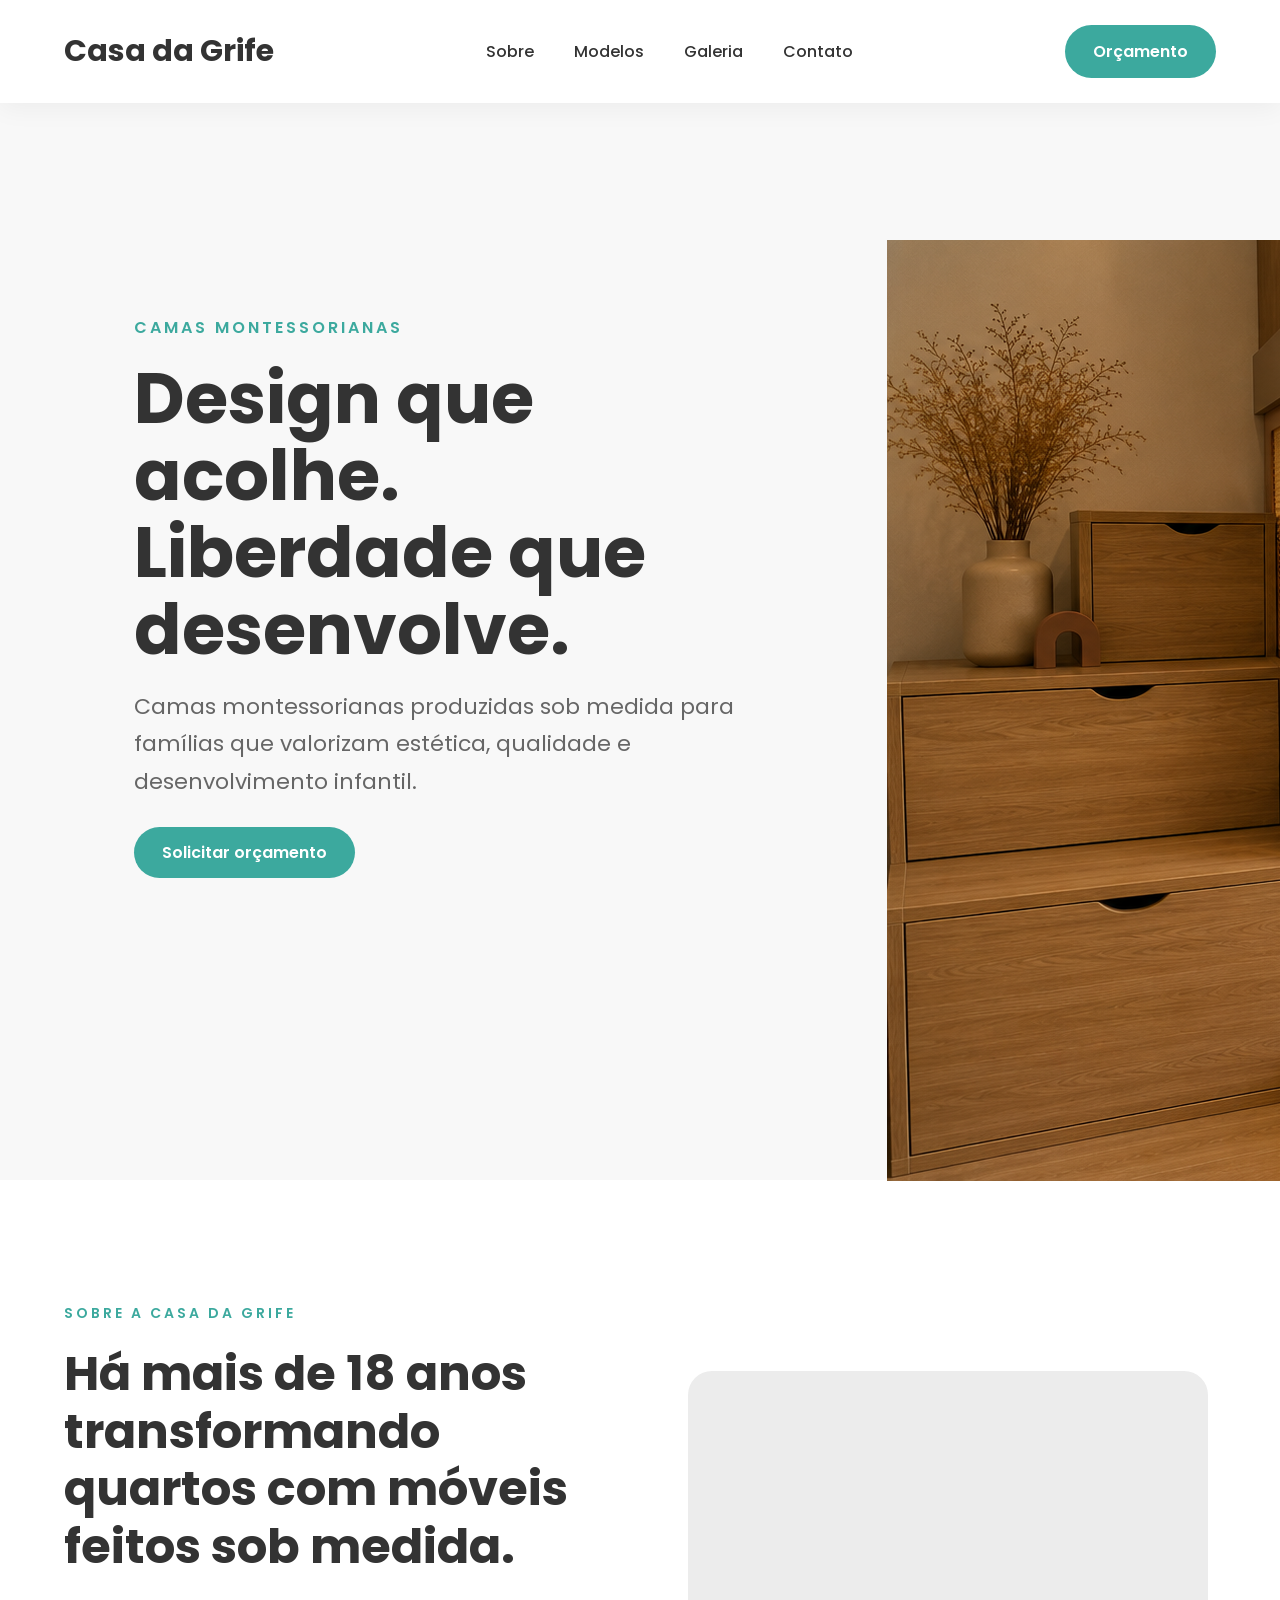
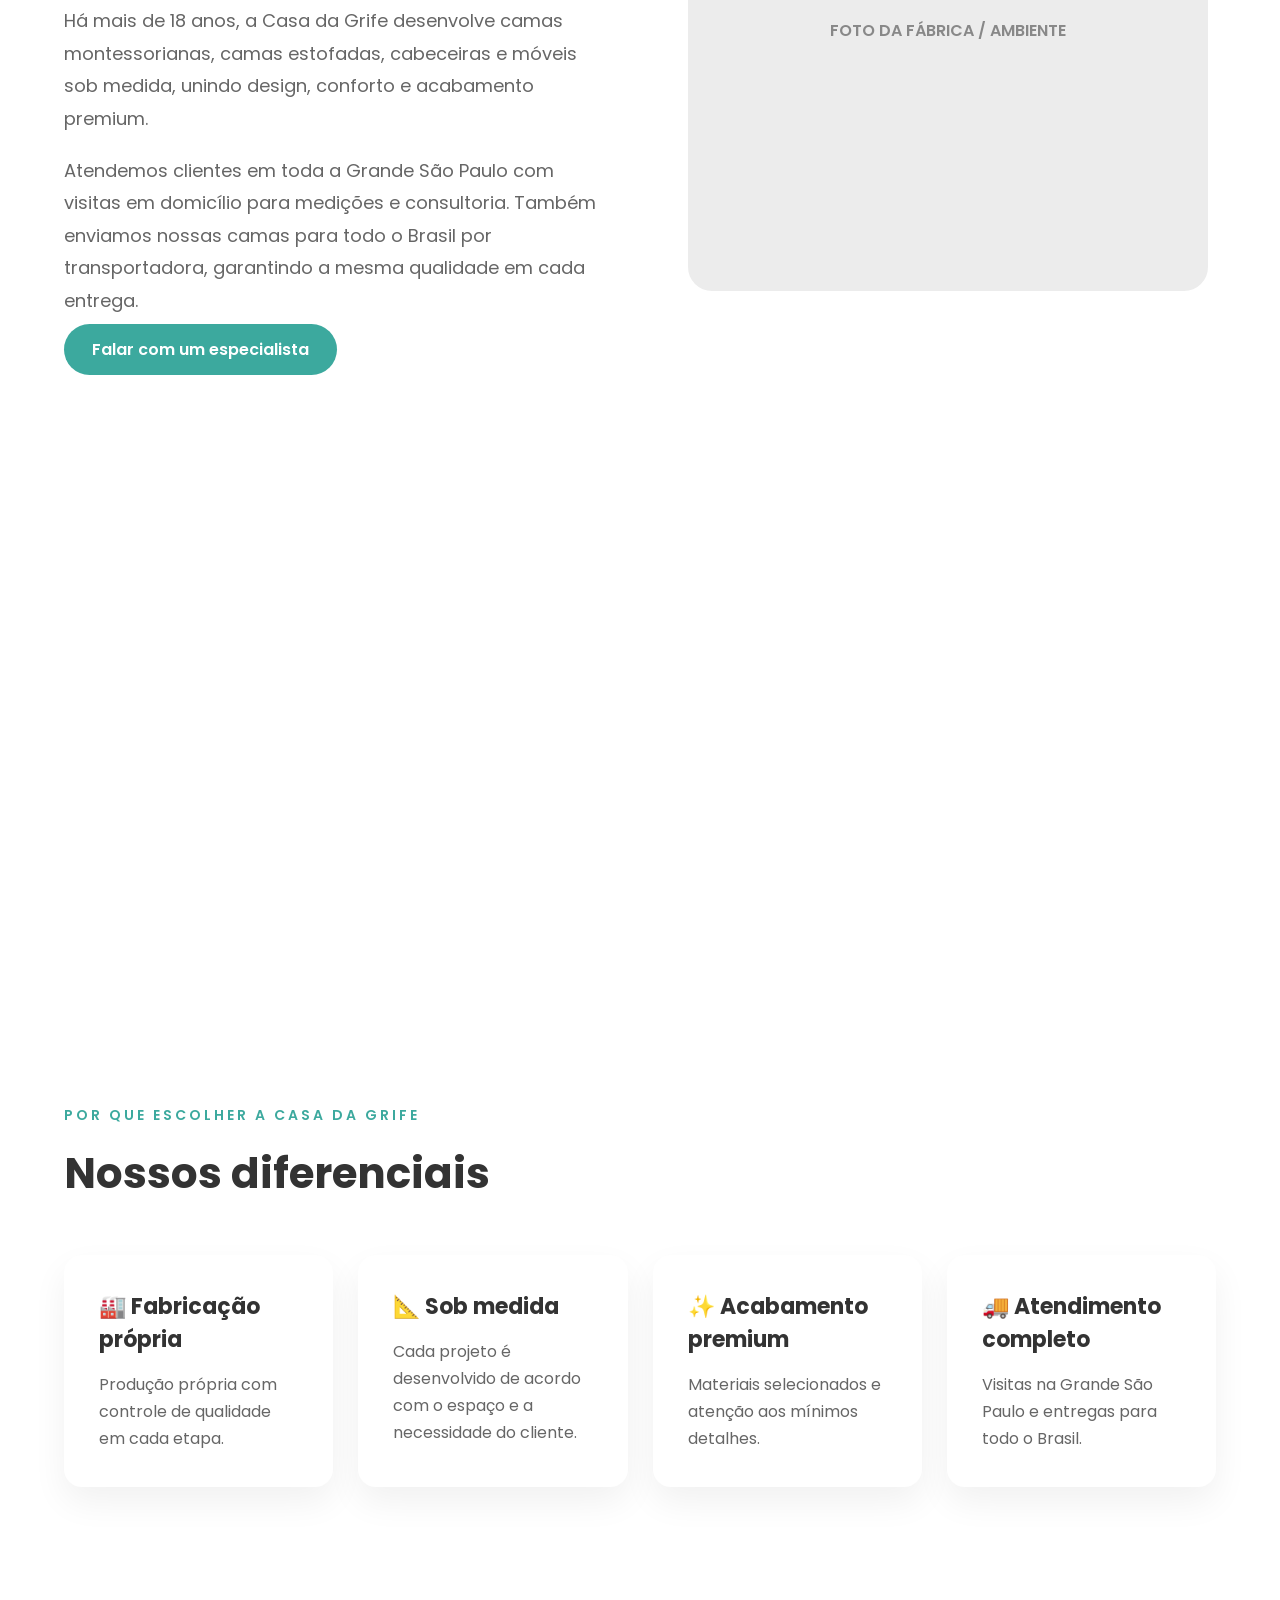
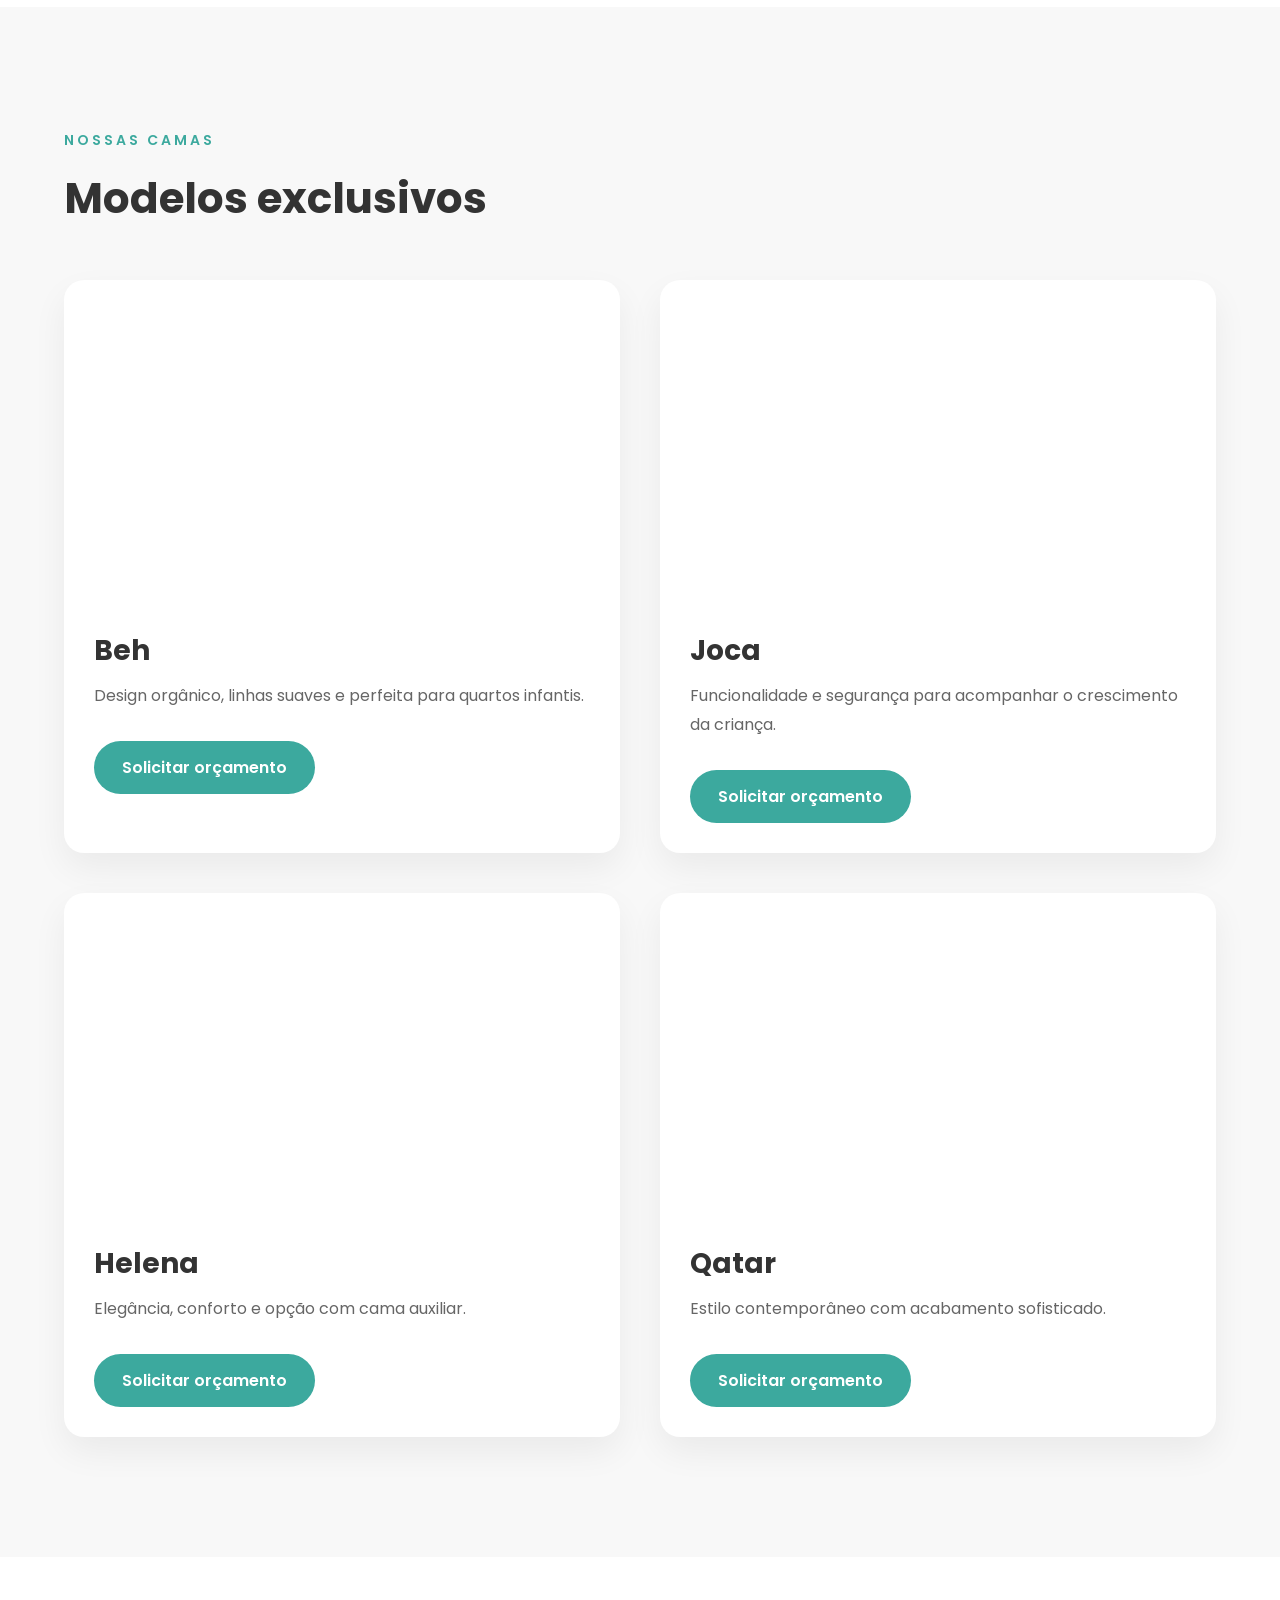
==== index.html @ 7cab21d8 "Add hero image to the hero section" ====
<!DOCTYPE html>
<html lang="pt-BR">

<head>
    <meta charset="UTF-8">
    <meta name="viewport" content="width=device-width, initial-scale=1.0">
    <title>Casa da Grife | Camas Sob Medida</title>

    <link rel="preconnect" href="https://fonts.googleapis.com">
    <link rel="preconnect" href="https://fonts.gstatic.com" crossorigin>

    <link href="https://fonts.googleapis.com/css2?family=Poppins:wght@300;400;500;600;700&display=swap" rel="stylesheet">

    <link rel="stylesheet" href="style.css">
</head>

<body>

<header>
    <div class="container">
        <div class="logo">Casa da Grife</div>

        <nav>
            <a href="#sobre">Sobre</a>
            <a href="#modelos">Modelos</a>
            <a href="#galeria">Galeria</a>
            <a href="#contato">Contato</a>
        </nav>

        <a href="https://wa.me/5511966464826" class="btn">Orçamento</a>
    </div>
</header>

<section class="hero">

    <div class="container hero">

        <div class="hero-content">

            <span>CAMAS MONTESSORIANAS</span>

            <h1>Design que acolhe.<br>Liberdade que desenvolve.</h1>

            <p>
                Camas montessorianas produzidas sob medida para famílias que valorizam estética, qualidade e desenvolvimento infantil.
            </p>

            <a href="https://wa.me/5511966464826" class="btn">
                Solicitar orçamento
            </a>

        </div>

        <div class="hero-image">
    <img src="img/hero/hero.jpg" alt="Cama Montessori Casa da Grife">
</div>

    </div>

</section>

<section id="sobre" class="sobre">

    <div class="container sobre-grid">

        <div class="sobre-texto">

            <span class="subtitulo">SOBRE A CASA DA GRIFE</span>

<h2>Há mais de 18 anos transformando quartos com móveis feitos sob medida.</h2>

<p>
    Há mais de 18 anos, a Casa da Grife desenvolve camas montessorianas, camas estofadas, cabeceiras e móveis sob medida, unindo design, conforto e acabamento premium.
</p>

<p>
    Atendemos clientes em toda a Grande São Paulo com visitas em domicílio para medições e consultoria. Também enviamos nossas camas para todo o Brasil por transportadora, garantindo a mesma qualidade em cada entrega.
</p>

            <a href="https://wa.me/5511966464826" class="btn">
                Falar com um especialista
            </a>

        </div>

        <div class="sobre-img">

            <div class="placeholder">
                FOTO DA FÁBRICA / AMBIENTE
            </div>

        </div>

    </div>

</section>

<section id="numeros"></section>

<section id="diferenciais" class="diferenciais">

    <div class="container">

        <span class="subtitulo">POR QUE ESCOLHER A CASA DA GRIFE</span>

        <h2>Nossos diferenciais</h2>

        <div class="cards">

            <div class="card">
                <h3>🏭 Fabricação própria</h3>
                <p>Produção própria com controle de qualidade em cada etapa.</p>
            </div>

            <div class="card">
                <h3>📐 Sob medida</h3>
                <p>Cada projeto é desenvolvido de acordo com o espaço e a necessidade do cliente.</p>
            </div>

            <div class="card">
                <h3>✨ Acabamento premium</h3>
                <p>Materiais selecionados e atenção aos mínimos detalhes.</p>
            </div>

            <div class="card">
                <h3>🚚 Atendimento completo</h3>
                <p>Visitas na Grande São Paulo e entregas para todo o Brasil.</p>
            </div>

        </div>

    </div>

</section>

<section id="modelos" class="modelos">

    <div class="container">

        <span class="subtitulo">NOSSAS CAMAS</span>

        <h2>Modelos exclusivos</h2>

        <div class="modelos-grid">

            <div class="modelo">
                <div class="modelo-img"></div>
                <h3>Beh</h3>
                <p>Design orgânico, linhas suaves e perfeita para quartos infantis.</p>
                <a href="https://wa.me/5511966464826" class="btn">Solicitar orçamento</a>
            </div>

            <div class="modelo">
                <div class="modelo-img"></div>
                <h3>Joca</h3>
                <p>Funcionalidade e segurança para acompanhar o crescimento da criança.</p>
                <a href="https://wa.me/5511966464826" class="btn">Solicitar orçamento</a>
            </div>

            <div class="modelo">
                <div class="modelo-img"></div>
                <h3>Helena</h3>
                <p>Elegância, conforto e opção com cama auxiliar.</p>
                <a href="https://wa.me/5511966464826" class="btn">Solicitar orçamento</a>
            </div>

            <div class="modelo">
                <div class="modelo-img"></div>
                <h3>Qatar</h3>
                <p>Estilo contemporâneo com acabamento sofisticado.</p>
                <a href="https://wa.me/5511966464826" class="btn">Solicitar orçamento</a>
            </div>

        </div>

    </div>

</section>

<section id="processo"></section>

<section id="galeria"></section>

<section id="depoimentos"></section>

<section id="faq"></section>

<section id="contato"></section>

<footer></footer>

<script src="script.js"></script>

</body>
</html>
---- style.css ----
*{
    margin:0;
    padding:0;
    box-sizing:border-box;
}

html{
    scroll-behavior:smooth;
}

body{
    font-family:'Poppins',sans-serif;
    background:#fff;
    color:#333;
}

.container{
    width:90%;
    max-width:1200px;
    margin:auto;
}

/* HEADER */

header{
    position:fixed;
    top:0;
    left:0;
    width:100%;
    z-index:1000;
    padding:25px 0;
    background:rgba(255,255,255,.95);
    backdrop-filter:blur(12px);
    box-shadow:0 5px 25px rgba(0,0,0,.05);
}

header .container{
    display:flex;
    justify-content:space-between;
    align-items:center;
}

.logo{
    font-size:30px;
    font-weight:700;
}

nav{
    display:flex;
    gap:40px;
}

nav a{
    text-decoration:none;
    color:#333;
    font-weight:500;
    transition:.3s;
}

nav a:hover{
    color:#3CA99E;
}

.btn{
    background:#3CA99E;
    color:#fff;
    text-decoration:none;
    padding:14px 28px;
    border-radius:50px;
    transition:.3s;
    font-weight:600;
}

.btn:hover{
    background:#2f8d84;
    transform:translateY(-3px);
}

/* HERO */

.hero{
    min-height:100vh;
    display:grid;
    grid-template-columns:1fr 1fr;
    align-items:center;
    background:#f8f8f8;
    padding:120px 5%;
}

.overlay{
    position:absolute;
    inset:0;
    background:rgba(255,255,255,.15);
}

.hero-content{
    max-width:620px;
    z-index:2;
}

.hero span{
    color:#3CA99E;
    font-weight:600;
    letter-spacing:3px;
}

.hero h1{
    font-size:70px;
    line-height:1.1;
    margin:20px 0;
}

.hero p{
    font-size:22px;
    color:#666;
    margin-bottom:40px;
    line-height:1.7;
}

/* SEÇÕES */

section{
    padding:120px 0;
}

#sobre,
#numeros,
#diferenciais,
#modelos,
#processo,
#galeria,
#depoimentos,
#faq,
#contato{
    min-height:500px;
}

/* RESPONSIVO */

@media(max-width:900px){

header .container{
    flex-direction:column;
    gap:20px;
}

nav{
    gap:20px;
    flex-wrap:wrap;
    justify-content:center;
}

.hero h1{
    font-size:48px;
}

.hero p{
    font-size:18px;
}

}

/* ===== SOBRE ===== */

.sobre{
    background:#fff;
}

.sobre-grid{
    display:grid;
    grid-template-columns:1fr 1fr;
    gap:80px;
    align-items:center;
}

.subtitulo{
    color:#3CA99E;
    font-size:14px;
    font-weight:600;
    letter-spacing:3px;
}

.sobre h2{
    font-size:48px;
    line-height:1.2;
    margin:20px 0 30px;
}

.sobre p{
    font-size:18px;
    color:#666;
    line-height:1.8;
    margin-bottom:20px;
}

.sobre-img{
    display:flex;
    justify-content:center;
}

.placeholder{
    width:100%;
    max-width:520px;
    aspect-ratio:1;
    background:#ececec;
    border-radius:24px;
    display:flex;
    align-items:center;
    justify-content:center;
    color:#888;
    font-weight:600;
}

@media(max-width:900px){

    .sobre-grid{
        grid-template-columns:1fr;
    }

    .sobre h2{
        font-size:36px;
    }

}

/* ===== DIFERENCIAIS ===== */

.diferenciais{
    background:#fff;
}

.diferenciais h2{
    font-size:42px;
    margin:15px 0 50px;
}

.cards{
    display:grid;
    grid-template-columns:repeat(4,1fr);
    gap:25px;
}

.card{
    background:#fff;
    padding:35px;
    border-radius:18px;
    box-shadow:0 15px 35px rgba(0,0,0,.06);
    transition:.3s;
}

.card:hover{
    transform:translateY(-8px);
}

.card h3{
    margin-bottom:15px;
    font-size:22px;
}

.card p{
    color:#666;
    line-height:1.7;
}

@media(max-width:900px){

    .cards{
        grid-template-columns:1fr;
    }

}

/* ===== MODELOS ===== */

.modelos{
    background:#f8f8f8;
}

.modelos h2{
    font-size:42px;
    margin:15px 0 50px;
}

.modelos-grid{
    display:grid;
    grid-template-columns:repeat(2,1fr);
    gap:40px;
}

.modelo{
    background:#fff;
    border-radius:20px;
    overflow:hidden;
    box-shadow:0 15px 35px rgba(0,0,0,.06);
}

.modelo-img{
    height:320px;
    background-size:cover;
    background-position:center;
}

.modelo h3{
    padding:30px 30px 10px;
    font-size:28px;
}

.modelo p{
    padding:0 30px;
    color:#666;
    line-height:1.8;
    margin-bottom:30px;
}

.modelo .btn{
    margin:0 30px 30px;
    display:inline-block;
}

.container.hero{
    width:100%;
    max-width:1400px;
    margin:auto;

    display:grid;
    grid-template-columns:55% 45%;

    align-items:center;

    gap:60px;
}

.hero-image{
    width:100%;
    height:700px;

    background-image:url("img/hero/hero.jpg");
    background-repeat:no-repeat;
    background-position:center;
    background-size:contain;
}

@media(max-width:900px){

    .modelos-grid{
        grid-template-columns:1fr;
    }

    .container.hero{
        grid-template-columns:1fr;
    }

    .hero-image{
        height:420px;
        order:-1;
    }

}
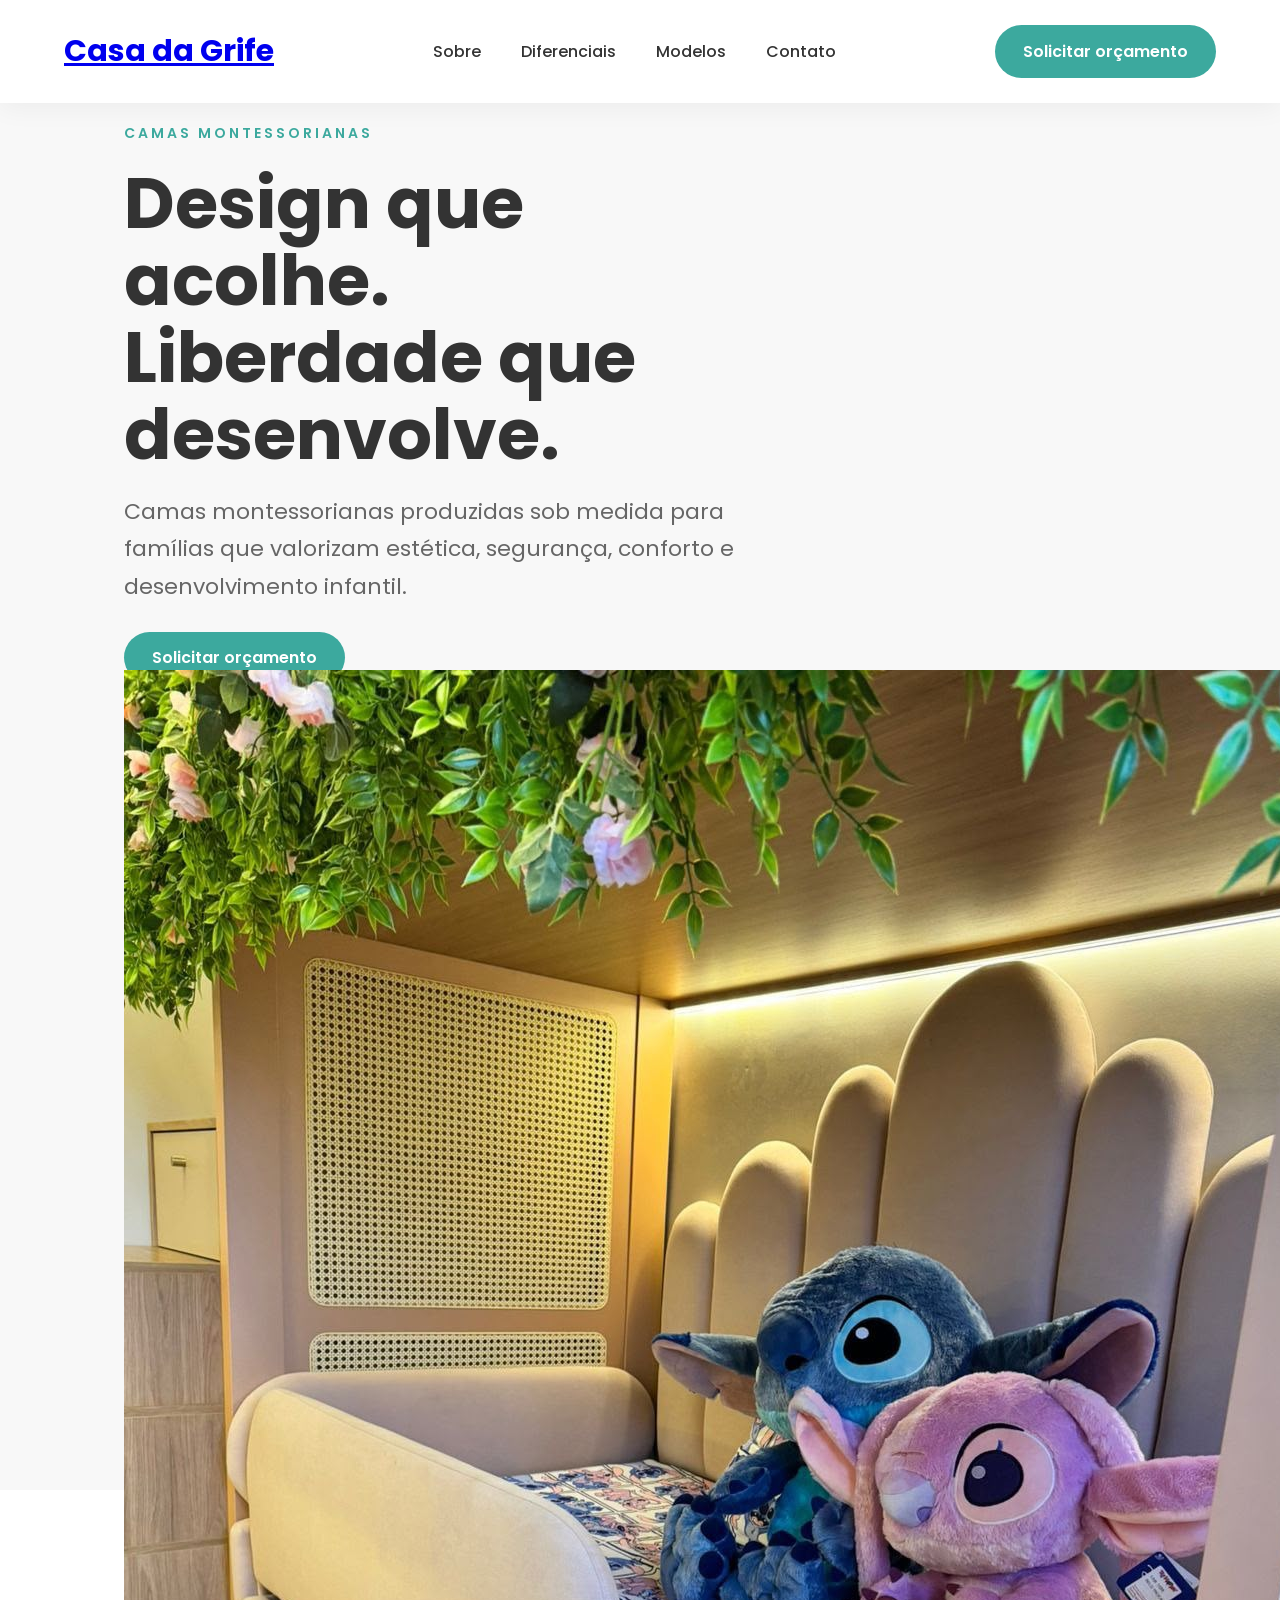
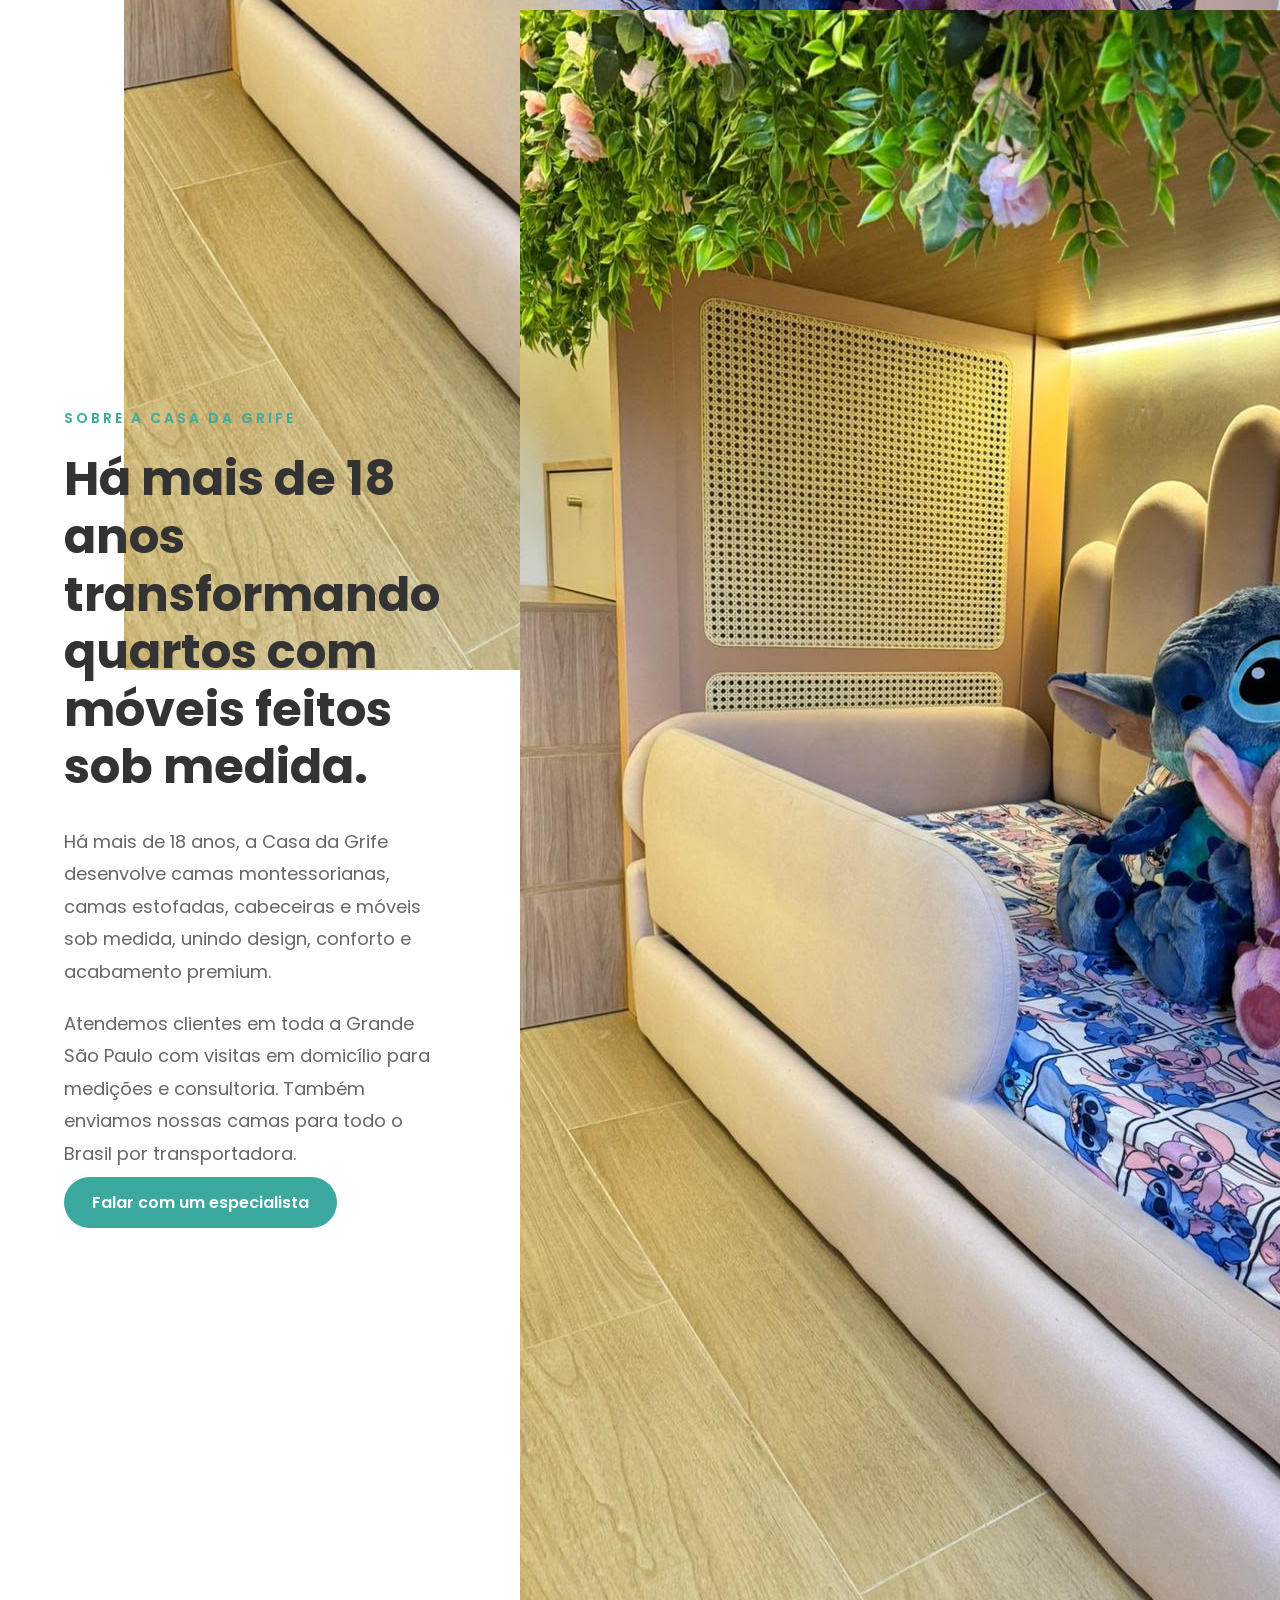
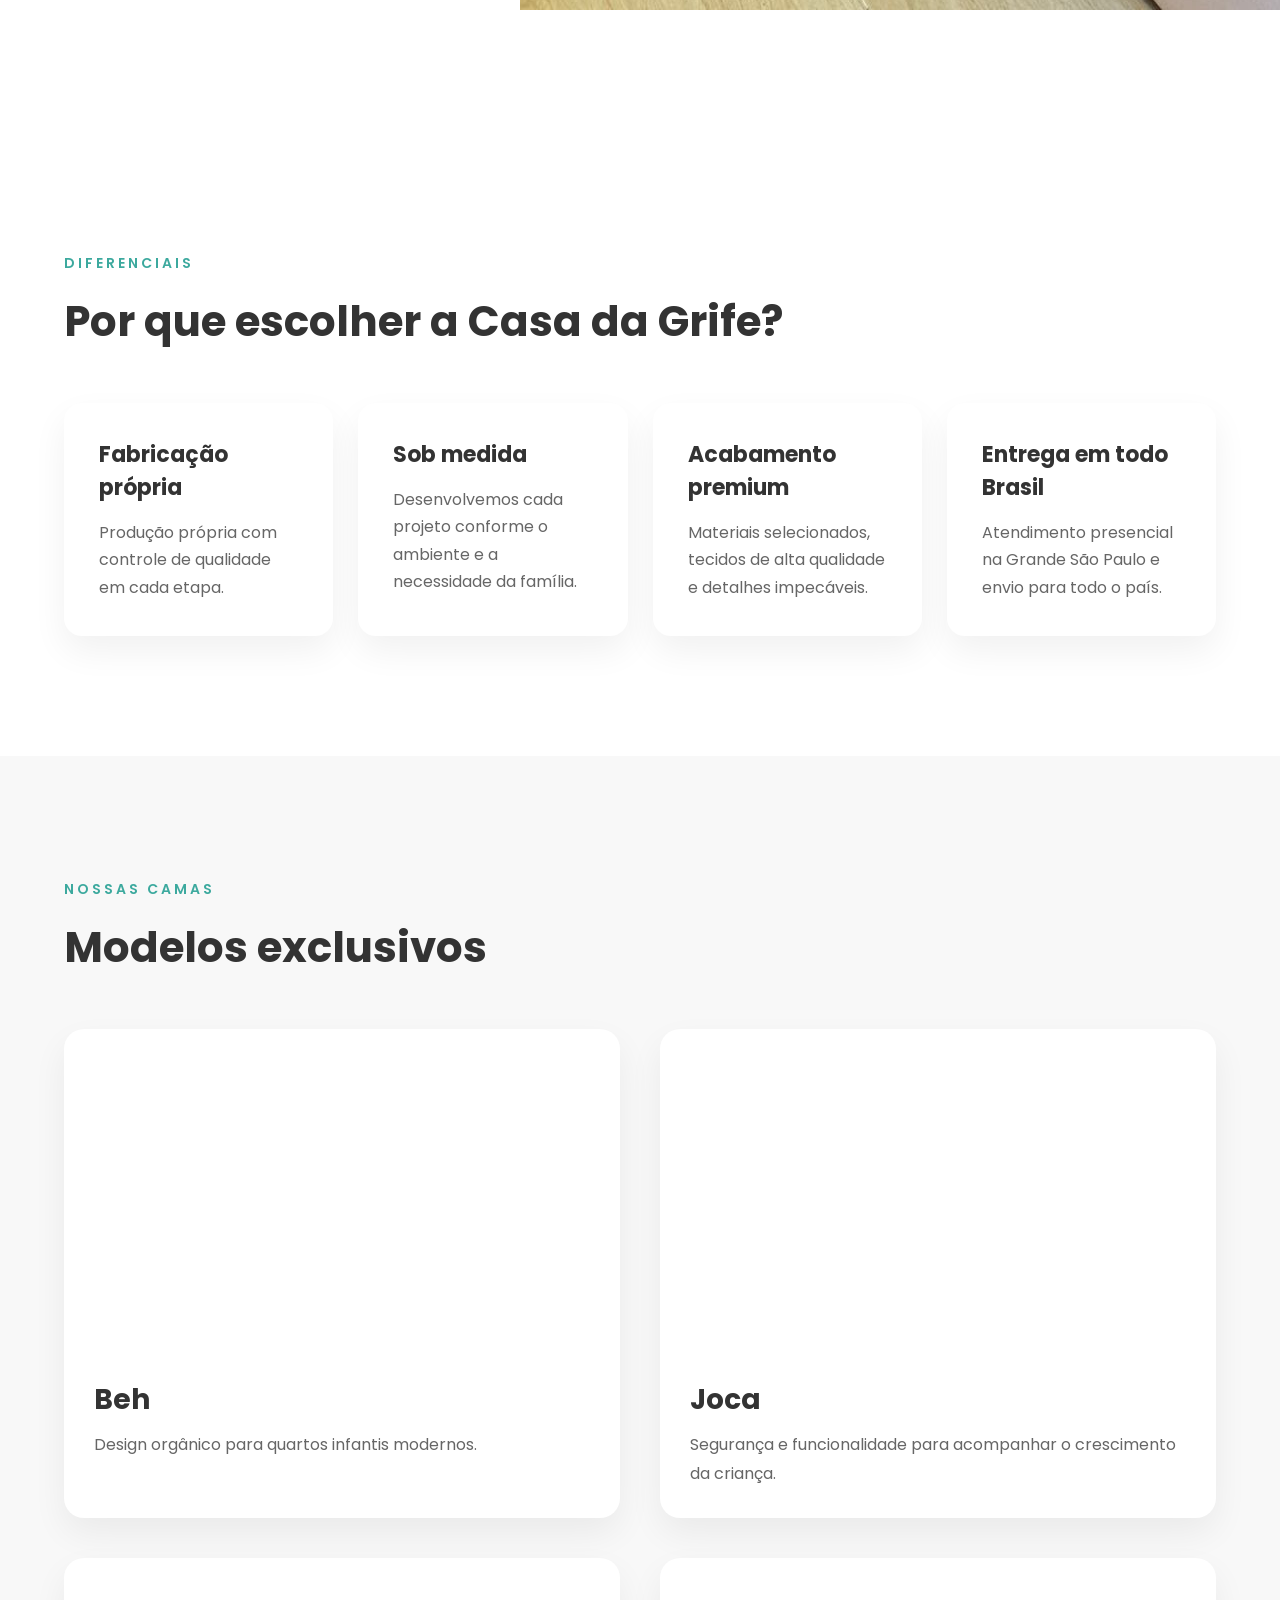
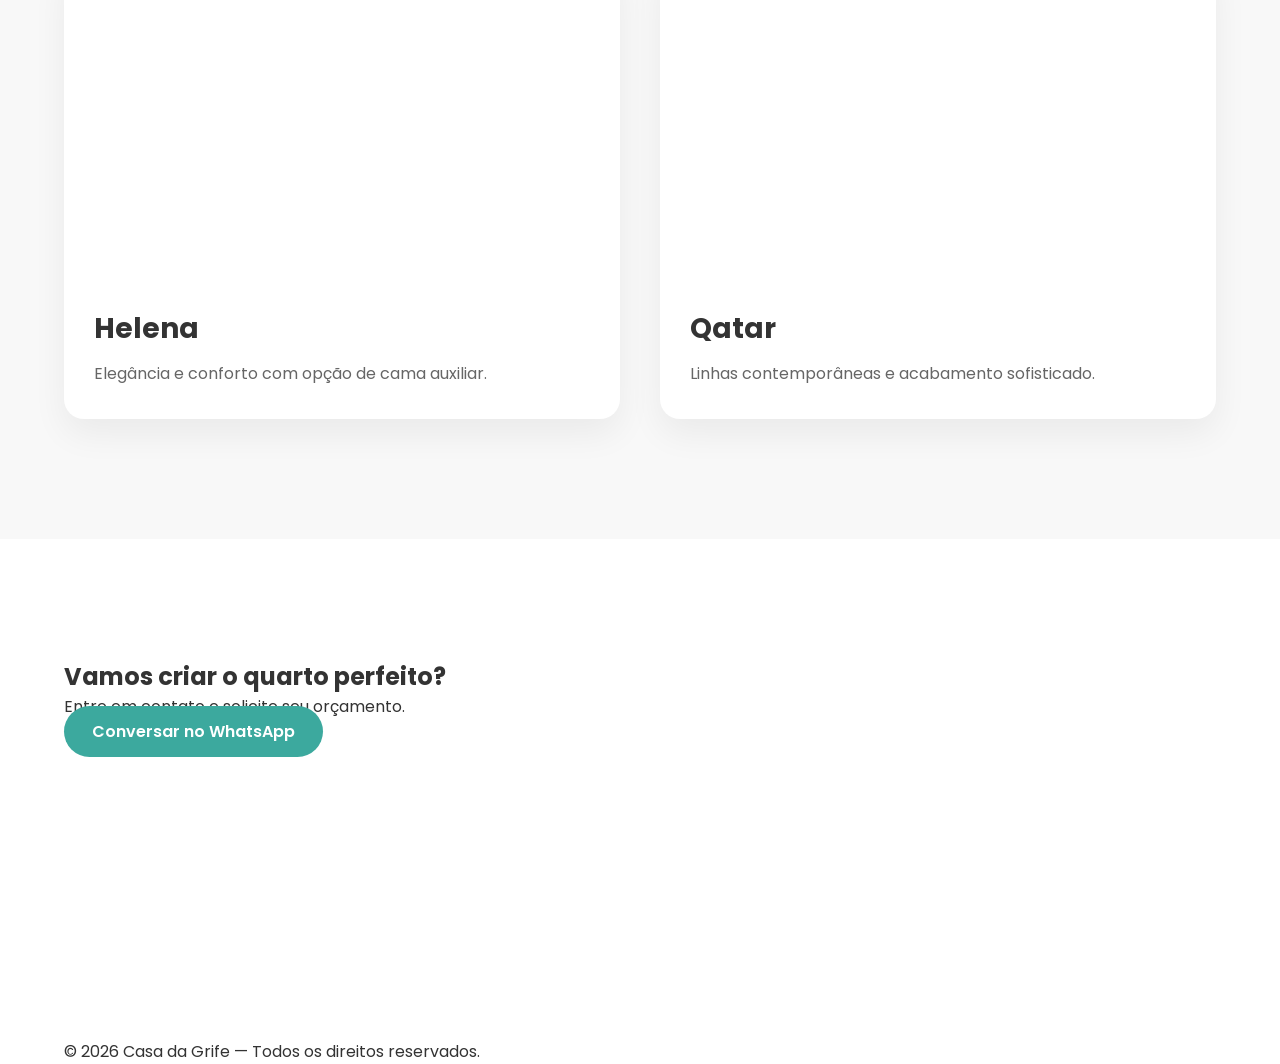
==== commit fedfd3b4: "Refactor index.html for improved structure and content Updated various text elements for clarity and" ====
--- a/index.html
+++ b/index.html
@@ -2,47 +2,72 @@
 <html lang="pt-BR">
 
 <head>
+
     <meta charset="UTF-8">
     <meta name="viewport" content="width=device-width, initial-scale=1.0">
+
     <title>Casa da Grife | Camas Sob Medida</title>
+
+    <meta name="description"
+        content="Camas montessorianas, camas estofadas, cabeceiras e móveis sob medida. Há mais de 18 anos transformando quartos em ambientes exclusivos.">
 
     <link rel="preconnect" href="https://fonts.googleapis.com">
     <link rel="preconnect" href="https://fonts.gstatic.com" crossorigin>
 
-    <link href="https://fonts.googleapis.com/css2?family=Poppins:wght@300;400;500;600;700&display=swap" rel="stylesheet">
+    <link href="https://fonts.googleapis.com/css2?family=Poppins:wght@300;400;500;600;700&display=swap"
+        rel="stylesheet">
 
     <link rel="stylesheet" href="style.css">
+
 </head>
 
 <body>
 
 <header>
-    <div class="container">
-        <div class="logo">Casa da Grife</div>
+
+    <div class="container header-container">
+
+        <a href="#" class="logo">
+            Casa da Grife
+        </a>
 
         <nav>
+
             <a href="#sobre">Sobre</a>
+            <a href="#diferenciais">Diferenciais</a>
             <a href="#modelos">Modelos</a>
-            <a href="#galeria">Galeria</a>
             <a href="#contato">Contato</a>
+
         </nav>
 
-        <a href="https://wa.me/5511966464826" class="btn">Orçamento</a>
-    </div>
+        <a href="https://wa.me/5511966464826" class="btn">
+            Solicitar orçamento
+        </a>
+
+    </div>
+
 </header>
 
+
+<!-- HERO -->
+
 <section class="hero">
 
-    <div class="container hero">
+    <div class="container hero-grid">
 
         <div class="hero-content">
 
-            <span>CAMAS MONTESSORIANAS</span>
-
-            <h1>Design que acolhe.<br>Liberdade que desenvolve.</h1>
+            <span class="subtitulo">
+                CAMAS MONTESSORIANAS
+            </span>
+
+            <h1>
+                Design que acolhe.<br>
+                Liberdade que desenvolve.
+            </h1>
 
             <p>
-                Camas montessorianas produzidas sob medida para famílias que valorizam estética, qualidade e desenvolvimento infantil.
+                Camas montessorianas produzidas sob medida para famílias que valorizam estética, segurança, conforto e desenvolvimento infantil.
             </p>
 
             <a href="https://wa.me/5511966464826" class="btn">
@@ -52,12 +77,20 @@
         </div>
 
         <div class="hero-image">
-    <img src="img/hero/hero.jpg" alt="Cama Montessori Casa da Grife">
-</div>
-
-    </div>
-
-</section>
+
+            <img
+                src="img/hero/hero.jpg"
+                alt="Cama Montessori Casa da Grife">
+
+        </div>
+
+    </div>
+
+</section>
+
+
+
+<!-- SOBRE -->
 
 <section id="sobre" class="sobre">
 
@@ -65,131 +98,234 @@
 
         <div class="sobre-texto">
 
-            <span class="subtitulo">SOBRE A CASA DA GRIFE</span>
-
-<h2>Há mais de 18 anos transformando quartos com móveis feitos sob medida.</h2>
-
-<p>
-    Há mais de 18 anos, a Casa da Grife desenvolve camas montessorianas, camas estofadas, cabeceiras e móveis sob medida, unindo design, conforto e acabamento premium.
-</p>
-
-<p>
-    Atendemos clientes em toda a Grande São Paulo com visitas em domicílio para medições e consultoria. Também enviamos nossas camas para todo o Brasil por transportadora, garantindo a mesma qualidade em cada entrega.
-</p>
+            <span class="subtitulo">
+                SOBRE A CASA DA GRIFE
+            </span>
+
+            <h2>
+                Há mais de 18 anos transformando quartos com móveis feitos sob medida.
+            </h2>
+
+            <p>
+                Há mais de 18 anos, a Casa da Grife desenvolve camas montessorianas, camas estofadas, cabeceiras e móveis sob medida, unindo design, conforto e acabamento premium.
+            </p>
+
+            <p>
+                Atendemos clientes em toda a Grande São Paulo com visitas em domicílio para medições e consultoria. Também enviamos nossas camas para todo o Brasil por transportadora.
+            </p>
 
             <a href="https://wa.me/5511966464826" class="btn">
+
                 Falar com um especialista
+
             </a>
 
         </div>
 
         <div class="sobre-img">
 
-            <div class="placeholder">
-                FOTO DA FÁBRICA / AMBIENTE
+            <img
+                src="img/hero/hero.jpg"
+                alt="Ambiente Casa da Grife">
+
+        </div>
+
+    </div>
+
+</section>
+
+
+
+<!-- DIFERENCIAIS -->
+
+<section id="diferenciais" class="diferenciais">
+
+    <div class="container">
+
+        <span class="subtitulo">
+
+            DIFERENCIAIS
+
+        </span>
+
+        <h2>
+
+            Por que escolher a Casa da Grife?
+
+        </h2>
+
+        <div class="cards">
+
+            <div class="card">
+
+                <h3>Fabricação própria</h3>
+
+                <p>
+                    Produção própria com controle de qualidade em cada etapa.
+                </p>
+
             </div>
 
-        </div>
-
-    </div>
-
-</section>
-
-<section id="numeros"></section>
-
-<section id="diferenciais" class="diferenciais">
+            <div class="card">
+
+                <h3>Sob medida</h3>
+
+                <p>
+                    Desenvolvemos cada projeto conforme o ambiente e a necessidade da família.
+                </p>
+
+            </div>
+
+            <div class="card">
+
+                <h3>Acabamento premium</h3>
+
+                <p>
+                    Materiais selecionados, tecidos de alta qualidade e detalhes impecáveis.
+                </p>
+
+            </div>
+
+            <div class="card">
+
+                <h3>Entrega em todo Brasil</h3>
+
+                <p>
+                    Atendimento presencial na Grande São Paulo e envio para todo o país.
+                </p>
+
+            </div>
+
+        </div>
+
+    </div>
+
+</section>
+
+
+
+<!-- MODELOS -->
+
+<section id="modelos" class="modelos">
 
     <div class="container">
 
-        <span class="subtitulo">POR QUE ESCOLHER A CASA DA GRIFE</span>
-
-        <h2>Nossos diferenciais</h2>
-
-        <div class="cards">
-
-            <div class="card">
-                <h3>🏭 Fabricação própria</h3>
-                <p>Produção própria com controle de qualidade em cada etapa.</p>
-            </div>
-
-            <div class="card">
-                <h3>📐 Sob medida</h3>
-                <p>Cada projeto é desenvolvido de acordo com o espaço e a necessidade do cliente.</p>
-            </div>
-
-            <div class="card">
-                <h3>✨ Acabamento premium</h3>
-                <p>Materiais selecionados e atenção aos mínimos detalhes.</p>
-            </div>
-
-            <div class="card">
-                <h3>🚚 Atendimento completo</h3>
-                <p>Visitas na Grande São Paulo e entregas para todo o Brasil.</p>
-            </div>
-
-        </div>
-
-    </div>
-
-</section>
-
-<section id="modelos" class="modelos">
+        <span class="subtitulo">
+
+            NOSSAS CAMAS
+
+        </span>
+
+        <h2>
+
+            Modelos exclusivos
+
+        </h2>
+
+        <div class="modelos-grid">
+
+            <article class="modelo">
+
+                <div class="modelo-img"></div>
+
+                <h3>Beh</h3>
+
+                <p>
+                    Design orgânico para quartos infantis modernos.
+                </p>
+
+            </article>
+
+            <article class="modelo">
+
+                <div class="modelo-img"></div>
+
+                <h3>Joca</h3>
+
+                <p>
+                    Segurança e funcionalidade para acompanhar o crescimento da criança.
+                </p>
+
+            </article>
+
+            <article class="modelo">
+
+                <div class="modelo-img"></div>
+
+                <h3>Helena</h3>
+
+                <p>
+                    Elegância e conforto com opção de cama auxiliar.
+                </p>
+
+            </article>
+
+            <article class="modelo">
+
+                <div class="modelo-img"></div>
+
+                <h3>Qatar</h3>
+
+                <p>
+                    Linhas contemporâneas e acabamento sofisticado.
+                </p>
+
+            </article>
+
+        </div>
+
+    </div>
+
+</section>
+
+
+
+<!-- CONTATO -->
+
+<section id="contato" class="contato">
 
     <div class="container">
 
-        <span class="subtitulo">NOSSAS CAMAS</span>
-
-        <h2>Modelos exclusivos</h2>
-
-        <div class="modelos-grid">
-
-            <div class="modelo">
-                <div class="modelo-img"></div>
-                <h3>Beh</h3>
-                <p>Design orgânico, linhas suaves e perfeita para quartos infantis.</p>
-                <a href="https://wa.me/5511966464826" class="btn">Solicitar orçamento</a>
-            </div>
-
-            <div class="modelo">
-                <div class="modelo-img"></div>
-                <h3>Joca</h3>
-                <p>Funcionalidade e segurança para acompanhar o crescimento da criança.</p>
-                <a href="https://wa.me/5511966464826" class="btn">Solicitar orçamento</a>
-            </div>
-
-            <div class="modelo">
-                <div class="modelo-img"></div>
-                <h3>Helena</h3>
-                <p>Elegância, conforto e opção com cama auxiliar.</p>
-                <a href="https://wa.me/5511966464826" class="btn">Solicitar orçamento</a>
-            </div>
-
-            <div class="modelo">
-                <div class="modelo-img"></div>
-                <h3>Qatar</h3>
-                <p>Estilo contemporâneo com acabamento sofisticado.</p>
-                <a href="https://wa.me/5511966464826" class="btn">Solicitar orçamento</a>
-            </div>
-
-        </div>
-
-    </div>
-
-</section>
-
-<section id="processo"></section>
-
-<section id="galeria"></section>
-
-<section id="depoimentos"></section>
-
-<section id="faq"></section>
-
-<section id="contato"></section>
-
-<footer></footer>
+        <h2>
+
+            Vamos criar o quarto perfeito?
+
+        </h2>
+
+        <p>
+
+            Entre em contato e solicite seu orçamento.
+
+        </p>
+
+        <a href="https://wa.me/5511966464826" class="btn">
+
+            Conversar no WhatsApp
+
+        </a>
+
+    </div>
+
+</section>
+
+
+
+<footer>
+
+    <div class="container">
+
+        <p>
+
+            © 2026 Casa da Grife — Todos os direitos reservados.
+
+        </p>
+
+    </div>
+
+</footer>
 
 <script src="script.js"></script>
 
 </body>
+
 </html>
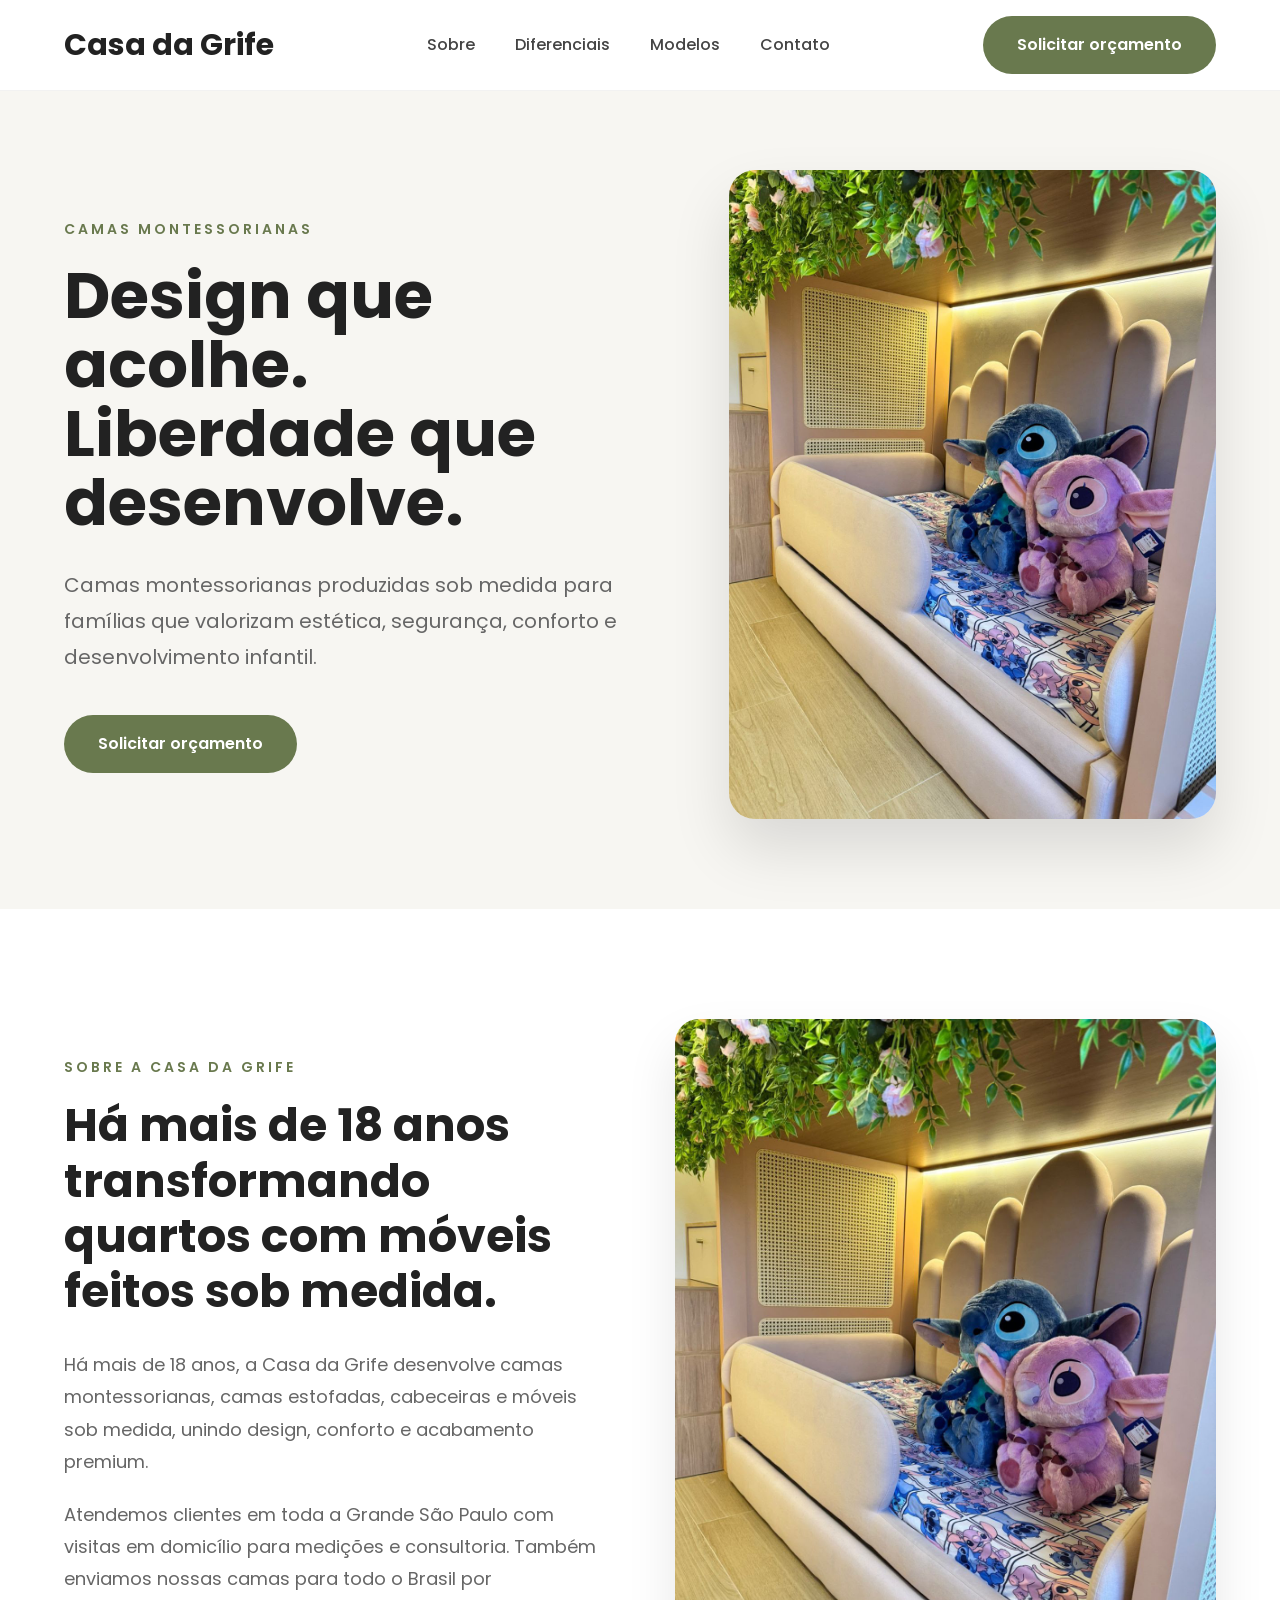
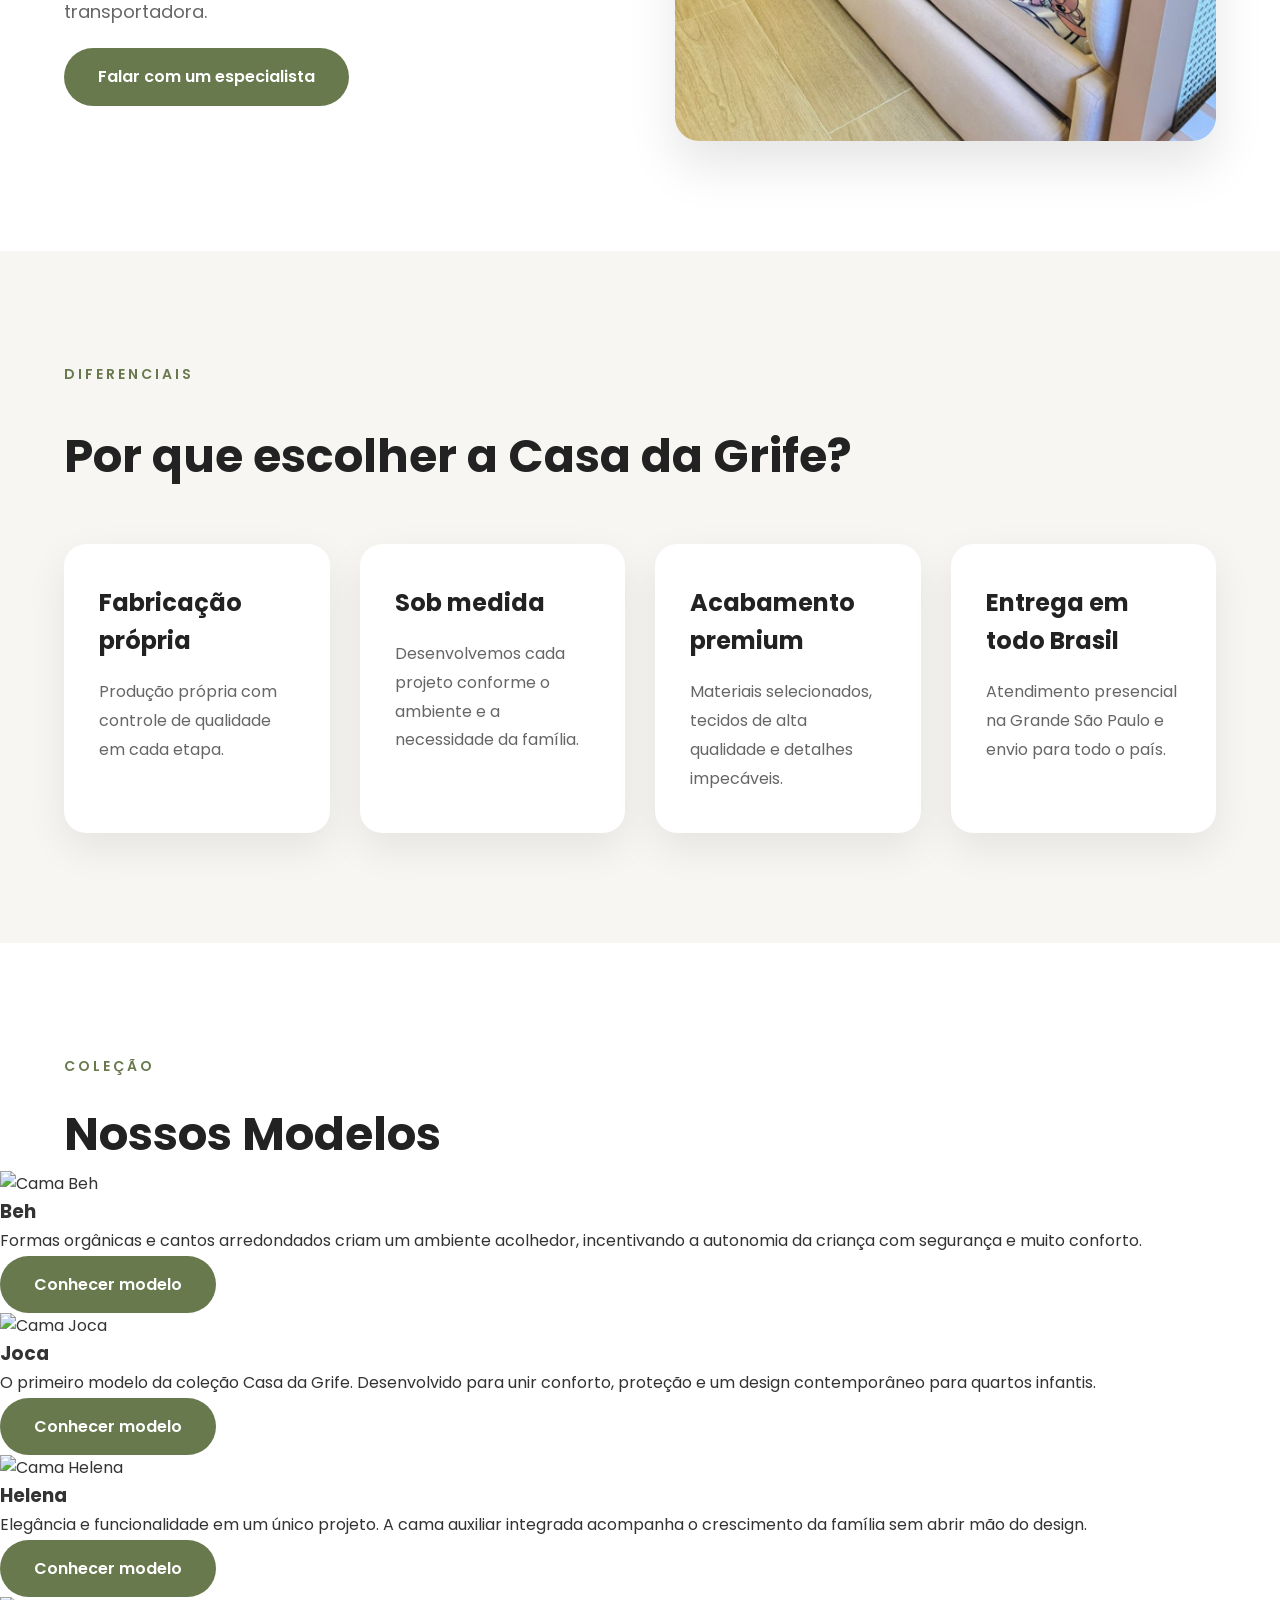
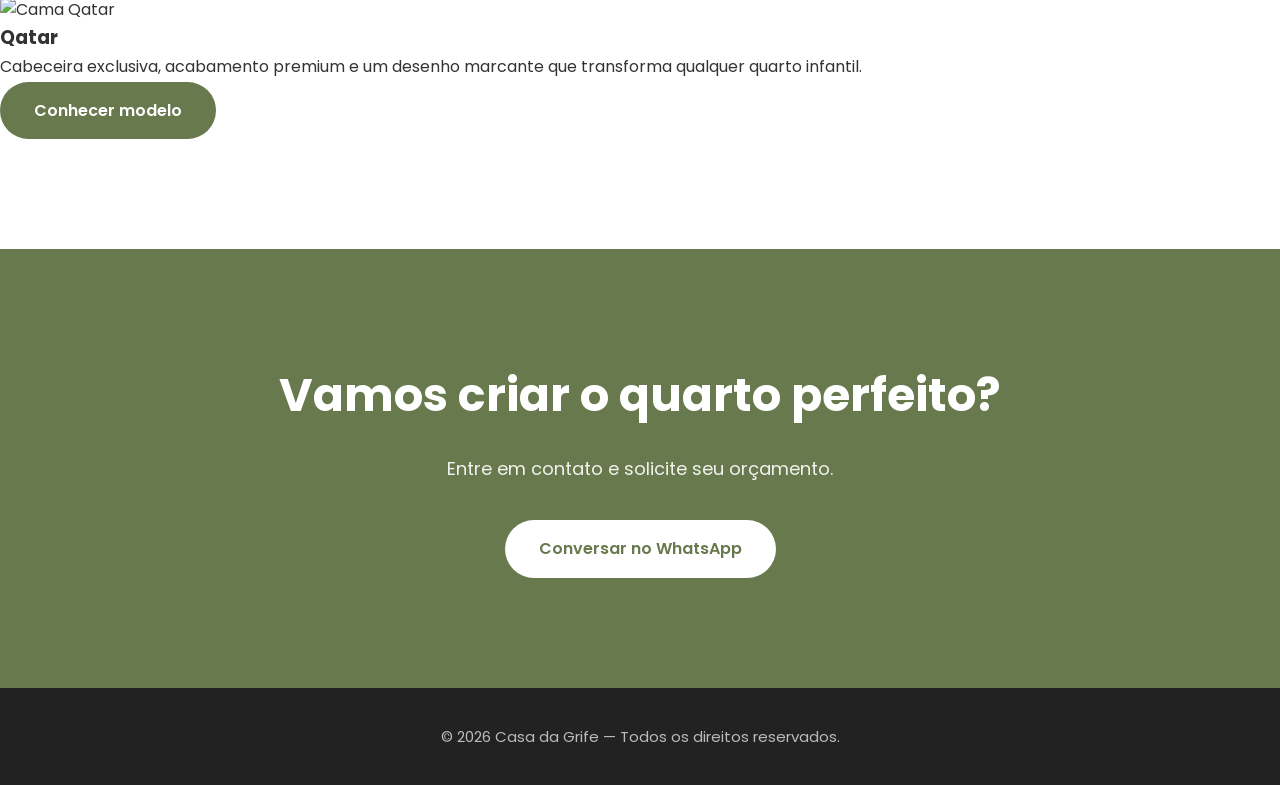
==== commit 5087059b: "Refactor modelos section in index.html" ====
--- a/index.html
+++ b/index.html
@@ -206,120 +206,163 @@
 
 <!-- MODELOS -->
 
-<section id="modelos" class="modelos">
+<section class="colecao" id="modelos">
 
     <div class="container">
 
-        <span class="subtitulo">
-
-            NOSSAS CAMAS
-
-        </span>
+        <span class="subtitulo">COLEÇÃO</span>
+
+        <h2>Nossos Modelos</h2>
+
+    </div>
+
+    <!-- Beh -->
+
+    <div class="modelo-linha">
+
+        <div class="modelo-foto">
+            <img src="img/modelos/beh.jpg" alt="Cama Beh">
+        </div>
+
+        <div class="modelo-texto">
+
+            <h3>Beh</h3>
+
+            <p>
+                Formas orgânicas e cantos arredondados criam um ambiente
+                acolhedor, incentivando a autonomia da criança com
+                segurança e muito conforto.
+            </p>
+
+            <a href="https://wa.me/5511966464826" class="btn">
+                Conhecer modelo
+            </a>
+
+        </div>
+
+    </div>
+
+    <!-- Joca -->
+
+    <div class="modelo-linha reverse">
+
+        <div class="modelo-foto">
+            <img src="img/modelos/joca.jpg" alt="Cama Joca">
+        </div>
+
+        <div class="modelo-texto">
+
+            <h3>Joca</h3>
+
+            <p>
+                O primeiro modelo da coleção Casa da Grife.
+                Desenvolvido para unir conforto, proteção e um design
+                contemporâneo para quartos infantis.
+            </p>
+
+            <a href="https://wa.me/5511966464826" class="btn">
+                Conhecer modelo
+            </a>
+
+        </div>
+
+    </div>
+
+    <!-- Helena -->
+
+    <div class="modelo-linha">
+
+        <div class="modelo-foto">
+            <img src="img/modelos/helena.jpg" alt="Cama Helena">
+        </div>
+
+        <div class="modelo-texto">
+
+            <h3>Helena</h3>
+
+            <p>
+                Elegância e funcionalidade em um único projeto.
+                A cama auxiliar integrada acompanha o crescimento
+                da família sem abrir mão do design.
+            </p>
+
+            <a href="https://wa.me/5511966464826" class="btn">
+                Conhecer modelo
+            </a>
+
+        </div>
+
+    </div>
+
+    <!-- Qatar -->
+
+    <div class="modelo-linha reverse">
+
+        <div class="modelo-foto">
+            <img src="img/modelos/qatar.jpg" alt="Cama Qatar">
+        </div>
+
+        <div class="modelo-texto">
+
+            <h3>Qatar</h3>
+
+            <p>
+                Cabeceira exclusiva, acabamento premium e um desenho
+                marcante que transforma qualquer quarto infantil.
+            </p>
+
+            <a href="https://wa.me/5511966464826" class="btn">
+                Conhecer modelo
+            </a>
+
+        </div>
+
+    </div>
+
+</section>
+
+
+
+<!-- CONTATO -->
+
+<section id="contato" class="contato">
+
+    <div class="container">
 
         <h2>
 
-            Modelos exclusivos
+            Vamos criar o quarto perfeito?
 
         </h2>
 
-        <div class="modelos-grid">
-
-            <article class="modelo">
-
-                <div class="modelo-img"></div>
-
-                <h3>Beh</h3>
-
-                <p>
-                    Design orgânico para quartos infantis modernos.
-                </p>
-
-            </article>
-
-            <article class="modelo">
-
-                <div class="modelo-img"></div>
-
-                <h3>Joca</h3>
-
-                <p>
-                    Segurança e funcionalidade para acompanhar o crescimento da criança.
-                </p>
-
-            </article>
-
-            <article class="modelo">
-
-                <div class="modelo-img"></div>
-
-                <h3>Helena</h3>
-
-                <p>
-                    Elegância e conforto com opção de cama auxiliar.
-                </p>
-
-            </article>
-
-            <article class="modelo">
-
-                <div class="modelo-img"></div>
-
-                <h3>Qatar</h3>
-
-                <p>
-                    Linhas contemporâneas e acabamento sofisticado.
-                </p>
-
-            </article>
-
-        </div>
-
-    </div>
-
-</section>
-
-
-
-<!-- CONTATO -->
-
-<section id="contato" class="contato">
+        <p>
+
+            Entre em contato e solicite seu orçamento.
+
+        </p>
+
+        <a href="https://wa.me/5511966464826" class="btn">
+
+            Conversar no WhatsApp
+
+        </a>
+
+    </div>
+
+</section>
+
+
+
+<footer>
 
     <div class="container">
 
-        <h2>
-
-            Vamos criar o quarto perfeito?
-
-        </h2>
-
         <p>
 
-            Entre em contato e solicite seu orçamento.
+            © 2026 Casa da Grife — Todos os direitos reservados.
 
         </p>
 
-        <a href="https://wa.me/5511966464826" class="btn">
-
-            Conversar no WhatsApp
-
-        </a>
-
-    </div>
-
-</section>
-
-
-
-<footer>
-
-    <div class="container">
-
-        <p>
-
-            © 2026 Casa da Grife — Todos os direitos reservados.
-
-        </p>
-
     </div>
 
 </footer>
--- a/style.css
+++ b/style.css
@@ -10,242 +10,320 @@
 
 body{
     font-family:'Poppins',sans-serif;
-    background:#fff;
     color:#333;
+    background:#ffffff;
+    line-height:1.6;
+}
+
+img{
+    max-width:100%;
+    display:block;
+}
+
+a{
+    text-decoration:none;
 }
 
 .container{
-    width:90%;
-    max-width:1200px;
+    width:min(90%,1280px);
     margin:auto;
 }
 
-/* HEADER */
+/* ==========================================================
+   BOTÕES
+========================================================== */
+
+.btn{
+
+    display:inline-flex;
+    align-items:center;
+    justify-content:center;
+
+    padding:16px 34px;
+
+    border-radius:999px;
+
+    background:#69794e;
+
+    color:#fff;
+
+    font-weight:600;
+
+    transition:.30s;
+
+}
+
+.btn:hover{
+
+    background:#55633f;
+
+    transform:translateY(-2px);
+
+}
+
+/* ==========================================================
+   HEADER
+========================================================== */
 
 header{
+
     position:fixed;
+
     top:0;
     left:0;
+
     width:100%;
-    z-index:1000;
-    padding:25px 0;
+
     background:rgba(255,255,255,.95);
+
     backdrop-filter:blur(12px);
-    box-shadow:0 5px 25px rgba(0,0,0,.05);
-}
-
-header .container{
+
+    z-index:999;
+
+    border-bottom:1px solid rgba(0,0,0,.05);
+
+}
+
+.header-container{
+
+    height:90px;
+
     display:flex;
+
+    align-items:center;
+
     justify-content:space-between;
+
+}
+
+.logo{
+
+    font-size:30px;
+
+    font-weight:700;
+
+    color:#222;
+
+}
+
+nav{
+
+    display:flex;
+
+    gap:40px;
+
+}
+
+nav a{
+
+    color:#444;
+
+    font-weight:500;
+
+    transition:.30s;
+
+}
+
+nav a:hover{
+
+    color:#69794e;
+
+}
+
+/* ==========================================================
+   HERO
+========================================================== */
+
+.hero{
+
+    padding-top:170px;
+
+    padding-bottom:90px;
+
+    background:#f7f6f2;
+
+}
+
+.hero-grid{
+
+    display:grid;
+
+    grid-template-columns:1.1fr .9fr;
+
+    gap:70px;
+
     align-items:center;
-}
-
-.logo{
-    font-size:30px;
-    font-weight:700;
-}
-
-nav{
+
+}
+
+.hero-content{
+
+    max-width:620px;
+
+}
+
+.subtitulo{
+
+    display:inline-block;
+
+    margin-bottom:20px;
+
+    color:#69794e;
+
+    font-size:14px;
+
+    font-weight:600;
+
+    letter-spacing:3px;
+
+}
+
+.hero h1{
+
+    font-size:64px;
+
+    line-height:1.08;
+
+    color:#222;
+
+    margin-bottom:30px;
+
+}
+
+.hero p{
+
+    font-size:20px;
+
+    color:#666;
+
+    margin-bottom:40px;
+
+}
+
+.hero-image{
+
     display:flex;
-    gap:40px;
-}
-
-nav a{
-    text-decoration:none;
-    color:#333;
-    font-weight:500;
-    transition:.3s;
-}
-
-nav a:hover{
-    color:#3CA99E;
-}
-
-.btn{
-    background:#3CA99E;
-    color:#fff;
-    text-decoration:none;
-    padding:14px 28px;
-    border-radius:50px;
-    transition:.3s;
-    font-weight:600;
-}
-
-.btn:hover{
-    background:#2f8d84;
-    transform:translateY(-3px);
-}
-
-/* HERO */
-
-.hero{
-    min-height:100vh;
+
+    justify-content:center;
+
+    align-items:center;
+
+}
+
+.hero-image img{
+
+    width:100%;
+
+    border-radius:26px;
+
+    object-fit:cover;
+
+    box-shadow:0 30px 60px rgba(0,0,0,.12);
+
+}
+
+/* ==========================================================
+   SOBRE
+========================================================== */
+
+section{
+
+    padding:110px 0;
+
+}
+
+.sobre{
+
+    background:#fff;
+
+}
+
+.sobre-grid{
+
     display:grid;
+
     grid-template-columns:1fr 1fr;
+
+    gap:70px;
+
     align-items:center;
-    background:#f8f8f8;
-    padding:120px 5%;
-}
-
-.overlay{
-    position:absolute;
-    inset:0;
-    background:rgba(255,255,255,.15);
-}
-
-.hero-content{
-    max-width:620px;
-    z-index:2;
-}
-
-.hero span{
-    color:#3CA99E;
-    font-weight:600;
-    letter-spacing:3px;
-}
-
-.hero h1{
-    font-size:70px;
-    line-height:1.1;
-    margin:20px 0;
-}
-
-.hero p{
-    font-size:22px;
+
+}
+
+.sobre h2{
+
+    font-size:46px;
+
+    line-height:1.2;
+
+    margin-bottom:30px;
+
+    color:#222;
+
+}
+
+.sobre p{
+
     color:#666;
-    margin-bottom:40px;
-    line-height:1.7;
-}
-
-/* SEÇÕES */
-
-section{
-    padding:120px 0;
-}
-
-#sobre,
-#numeros,
-#diferenciais,
-#modelos,
-#processo,
-#galeria,
-#depoimentos,
-#faq,
-#contato{
-    min-height:500px;
-}
-
-/* RESPONSIVO */
-
-@media(max-width:900px){
-
-header .container{
-    flex-direction:column;
-    gap:20px;
-}
-
-nav{
-    gap:20px;
-    flex-wrap:wrap;
-    justify-content:center;
-}
-
-.hero h1{
-    font-size:48px;
-}
-
-.hero p{
+
     font-size:18px;
-}
-
-}
-
-/* ===== SOBRE ===== */
-
-.sobre{
-    background:#fff;
-}
-
-.sobre-grid{
-    display:grid;
-    grid-template-columns:1fr 1fr;
-    gap:80px;
-    align-items:center;
-}
-
-.subtitulo{
-    color:#3CA99E;
-    font-size:14px;
-    font-weight:600;
-    letter-spacing:3px;
-}
-
-.sobre h2{
-    font-size:48px;
-    line-height:1.2;
-    margin:20px 0 30px;
-}
-
-.sobre p{
-    font-size:18px;
-    color:#666;
+
+    margin-bottom:20px;
+
+}
+
+.sobre-img img{
+
+    width:100%;
+
+    border-radius:24px;
+
+    box-shadow:0 25px 50px rgba(0,0,0,.10);
+
+}
+
+/* ==========================================================
+   TÍTULOS
+========================================================== */
+
+h2{
+
+    font-size:46px;
+
+    color:#222;
+
+}
+
+p{
+
     line-height:1.8;
-    margin-bottom:20px;
-}
-
-.sobre-img{
-    display:flex;
-    justify-content:center;
-}
-
-.placeholder{
-    width:100%;
-    max-width:520px;
-    aspect-ratio:1;
-    background:#ececec;
-    border-radius:24px;
-    display:flex;
-    align-items:center;
-    justify-content:center;
-    color:#888;
-    font-weight:600;
-}
-
-@media(max-width:900px){
-
-    .sobre-grid{
-        grid-template-columns:1fr;
-    }
-
-    .sobre h2{
-        font-size:36px;
-    }
-
-}
-
-/* ===== DIFERENCIAIS ===== */
+
+}
+
+/* ==========================================================
+   DIFERENCIAIS
+========================================================== */
 
 .diferenciais{
-    background:#fff;
+    background:#f7f6f2;
 }
 
 .diferenciais h2{
-    font-size:42px;
     margin:15px 0 50px;
 }
 
 .cards{
     display:grid;
     grid-template-columns:repeat(4,1fr);
-    gap:25px;
+    gap:30px;
 }
 
 .card{
     background:#fff;
-    padding:35px;
-    border-radius:18px;
-    box-shadow:0 15px 35px rgba(0,0,0,.06);
-    transition:.3s;
+    padding:40px 35px;
+    border-radius:22px;
+    box-shadow:0 15px 40px rgba(0,0,0,.08);
+    transition:.30s;
 }
 
 .card:hover{
@@ -253,106 +331,220 @@
 }
 
 .card h3{
-    margin-bottom:15px;
-    font-size:22px;
+    font-size:24px;
+    margin-bottom:18px;
+    color:#222;
 }
 
 .card p{
     color:#666;
-    line-height:1.7;
-}
-
-@media(max-width:900px){
-
-    .cards{
-        grid-template-columns:1fr;
-    }
-
-}
-
-/* ===== MODELOS ===== */
+    font-size:16px;
+}
+
+/* ==========================================================
+   MODELOS
+========================================================== */
 
 .modelos{
-    background:#f8f8f8;
+    background:#fff;
 }
 
 .modelos h2{
-    font-size:42px;
     margin:15px 0 50px;
 }
 
 .modelos-grid{
     display:grid;
     grid-template-columns:repeat(2,1fr);
-    gap:40px;
+    gap:35px;
 }
 
 .modelo{
     background:#fff;
-    border-radius:20px;
+    border-radius:24px;
     overflow:hidden;
-    box-shadow:0 15px 35px rgba(0,0,0,.06);
+    box-shadow:0 15px 40px rgba(0,0,0,.08);
+    transition:.30s;
+}
+
+.modelo:hover{
+    transform:translateY(-8px);
 }
 
 .modelo-img{
-    height:320px;
+    height:340px;
+    background:#ececec;
     background-size:cover;
     background-position:center;
+}
+
+.modelo:nth-child(1) .modelo-img{
+    background-image:url("img/modelos/beh.jpg");
+}
+
+.modelo:nth-child(2) .modelo-img{
+    background-image:url("img/modelos/joca.jpg");
+}
+
+.modelo:nth-child(3) .modelo-img{
+    background-image:url("img/modelos/helena.jpg");
+}
+
+.modelo:nth-child(4) .modelo-img{
+    background-image:url("img/modelos/qatar.jpg");
 }
 
 .modelo h3{
     padding:30px 30px 10px;
     font-size:28px;
+    color:#222;
 }
 
 .modelo p{
-    padding:0 30px;
+    padding:0 30px 35px;
     color:#666;
-    line-height:1.8;
-    margin-bottom:30px;
-}
-
-.modelo .btn{
-    margin:0 30px 30px;
-    display:inline-block;
-}
-
-.container.hero{
-    width:100%;
-    max-width:1400px;
-    margin:auto;
-
-    display:grid;
-    grid-template-columns:55% 45%;
-
-    align-items:center;
-
-    gap:60px;
-}
-
-.hero-image{
-    width:100%;
-    height:700px;
-
-    background-image:url("img/hero/hero.jpg");
-    background-repeat:no-repeat;
-    background-position:center;
-    background-size:contain;
-}
-
-@media(max-width:900px){
+}
+
+/* ==========================================================
+   CONTATO
+========================================================== */
+
+.contato{
+    background:#69794e;
+    color:#fff;
+    text-align:center;
+}
+
+.contato h2{
+    color:#fff;
+    margin-bottom:20px;
+}
+
+.contato p{
+    max-width:700px;
+    margin:0 auto 35px;
+    color:rgba(255,255,255,.9);
+    font-size:18px;
+}
+
+.contato .btn{
+    background:#fff;
+    color:#69794e;
+}
+
+.contato .btn:hover{
+    background:#f1f1f1;
+}
+
+/* ==========================================================
+   FOOTER
+========================================================== */
+
+footer{
+    background:#222;
+    color:#bbb;
+    text-align:center;
+    padding:35px 0;
+}
+
+footer p{
+    font-size:15px;
+}
+
+/* ==========================================================
+   RESPONSIVO
+========================================================== */
+
+@media (max-width:1100px){
+
+    .hero-grid,
+    .sobre-grid{
+        grid-template-columns:1fr;
+        gap:50px;
+    }
+
+    .hero-image{
+        order:-1;
+    }
+
+    .hero h1{
+        font-size:50px;
+    }
+
+    .cards{
+        grid-template-columns:repeat(2,1fr);
+    }
+
+}
+
+@media (max-width:768px){
+
+    header{
+        position:relative;
+    }
+
+    .header-container{
+        height:auto;
+        padding:25px 0;
+        flex-direction:column;
+        gap:20px;
+    }
+
+    nav{
+        flex-wrap:wrap;
+        justify-content:center;
+        gap:20px;
+    }
+
+    .hero{
+        padding-top:80px;
+    }
+
+    .hero h1{
+        font-size:38px;
+    }
+
+    .hero p{
+        font-size:17px;
+    }
+
+    .sobre h2,
+    .diferenciais h2,
+    .modelos h2,
+    .contato h2{
+        font-size:34px;
+    }
+
+    .cards{
+        grid-template-columns:1fr;
+    }
 
     .modelos-grid{
         grid-template-columns:1fr;
     }
 
-    .container.hero{
-        grid-template-columns:1fr;
-    }
-
-    .hero-image{
-        height:420px;
-        order:-1;
-    }
-
-}
+    section{
+        padding:80px 0;
+    }
+
+}
+
+@media (max-width:480px){
+
+    .logo{
+        font-size:24px;
+    }
+
+    .btn{
+        width:100%;
+    }
+
+    .hero h1{
+        font-size:32px;
+    }
+
+    .hero-image img{
+        border-radius:18px;
+    }
+
+}
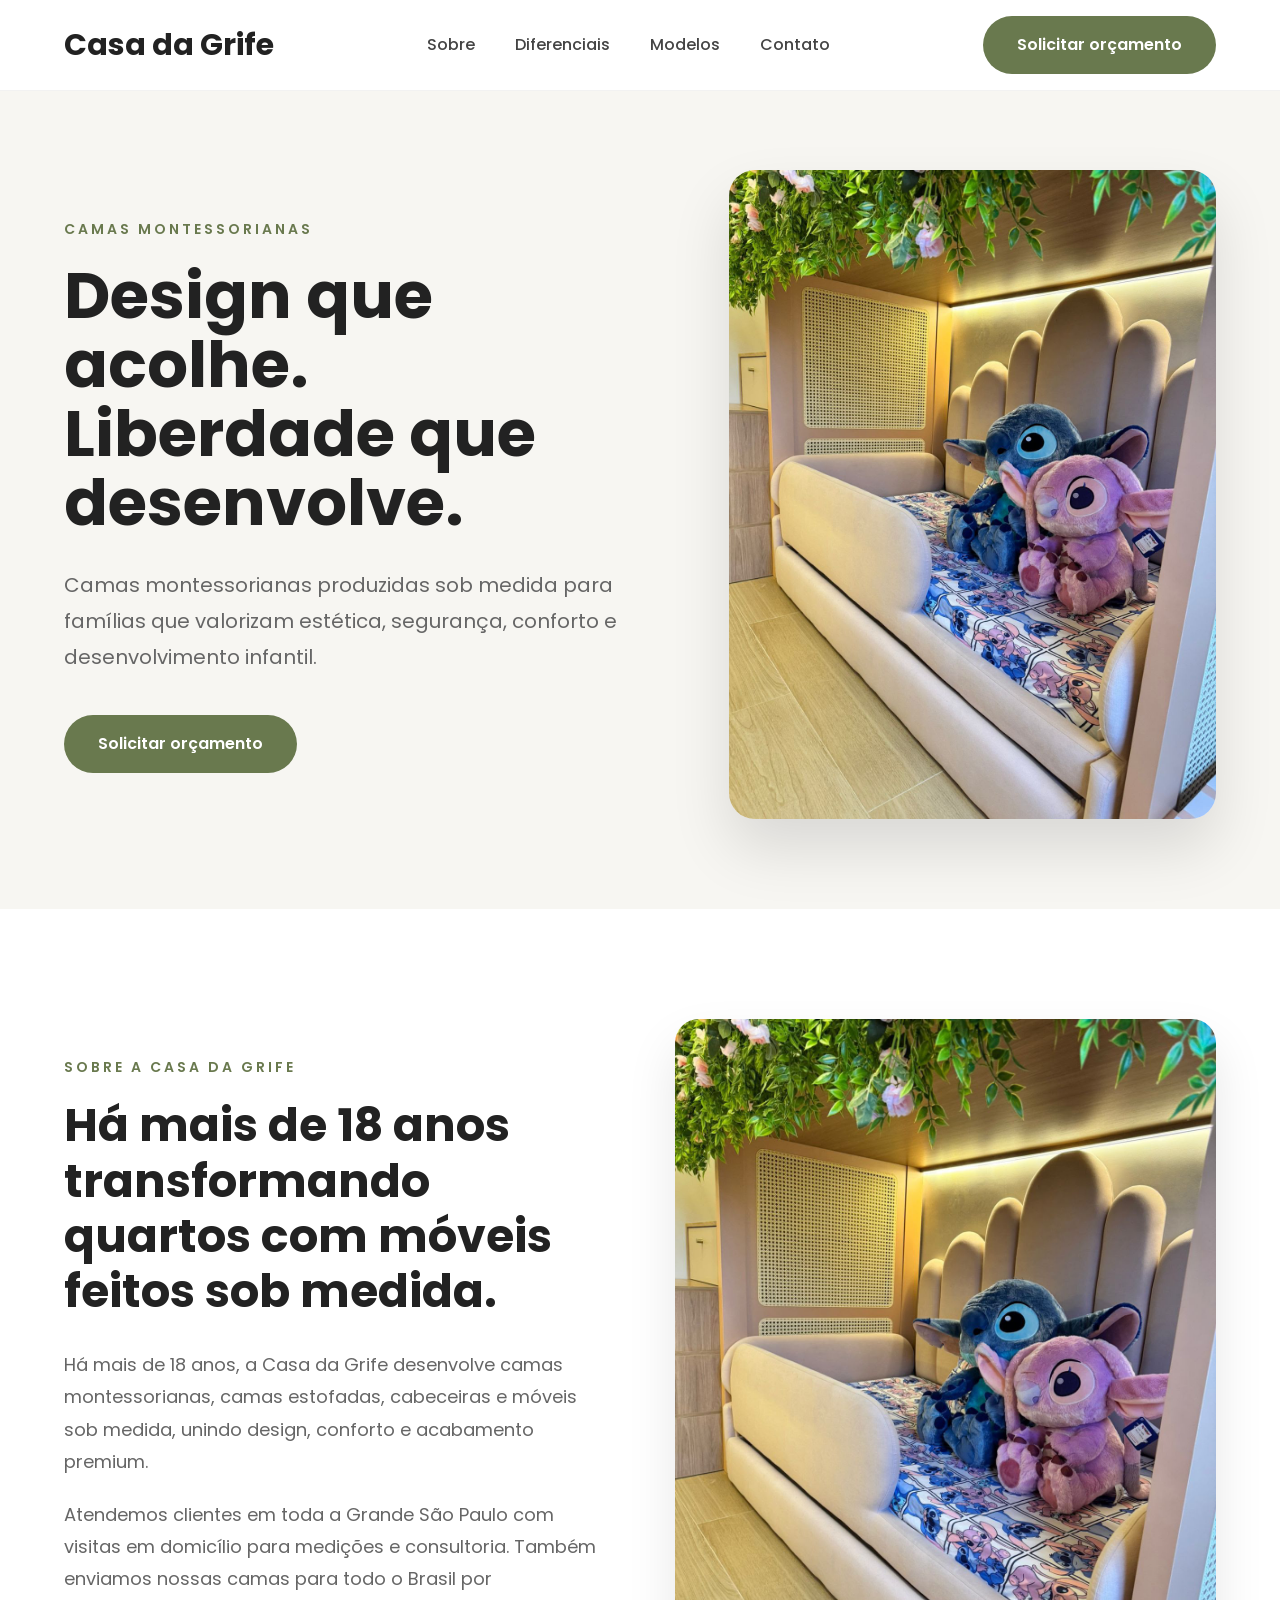
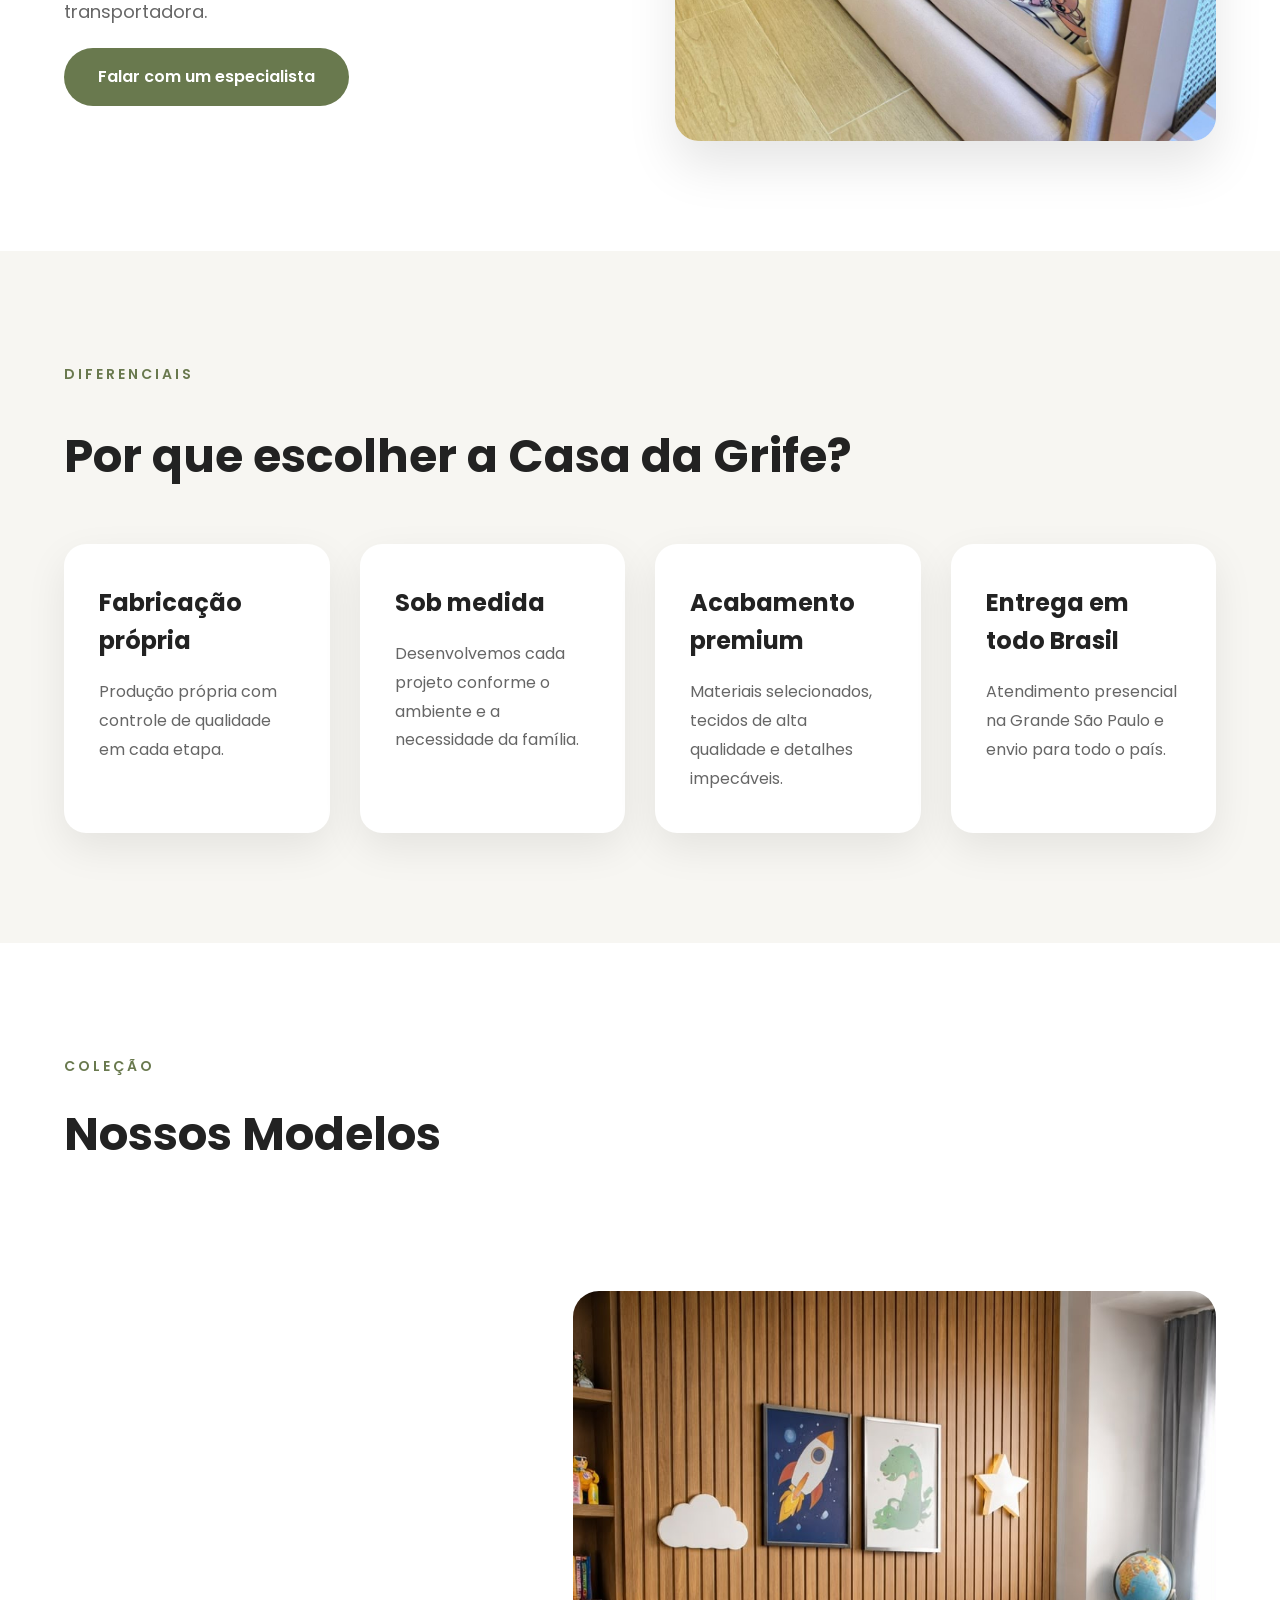
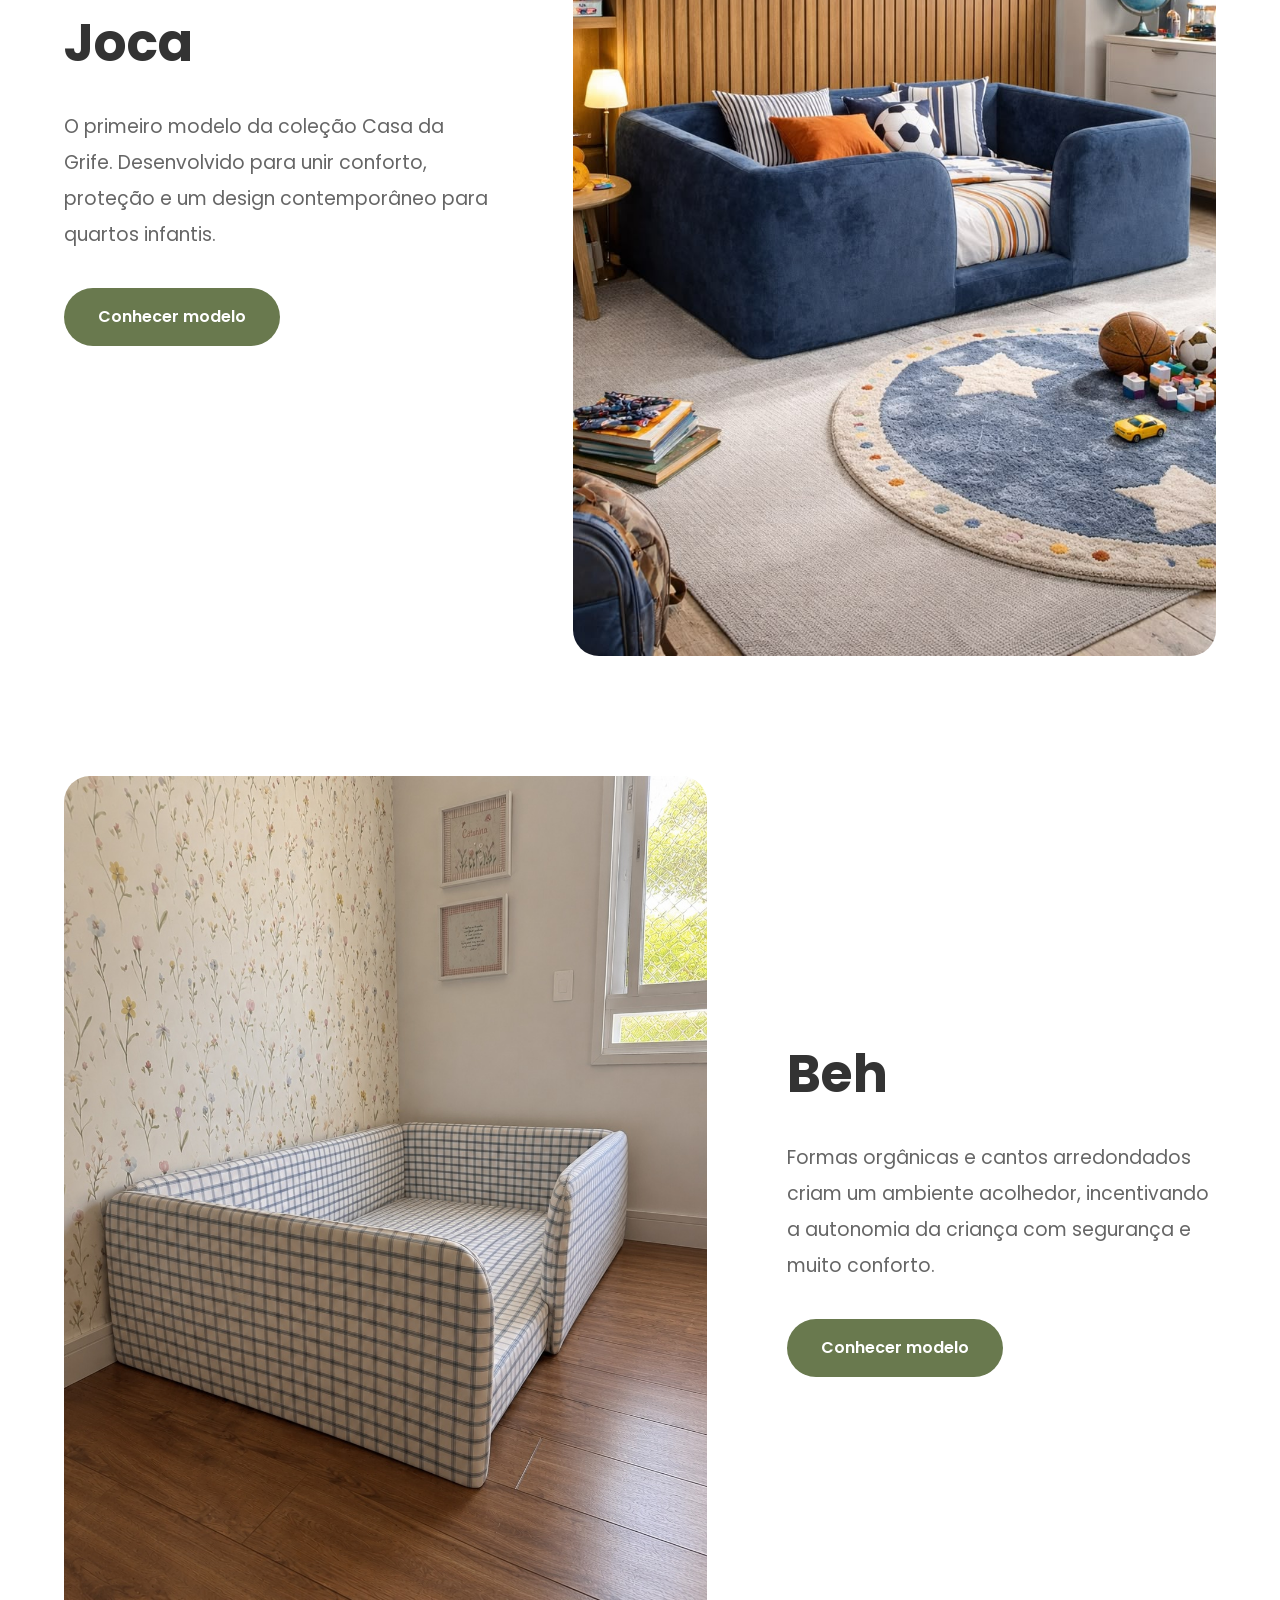
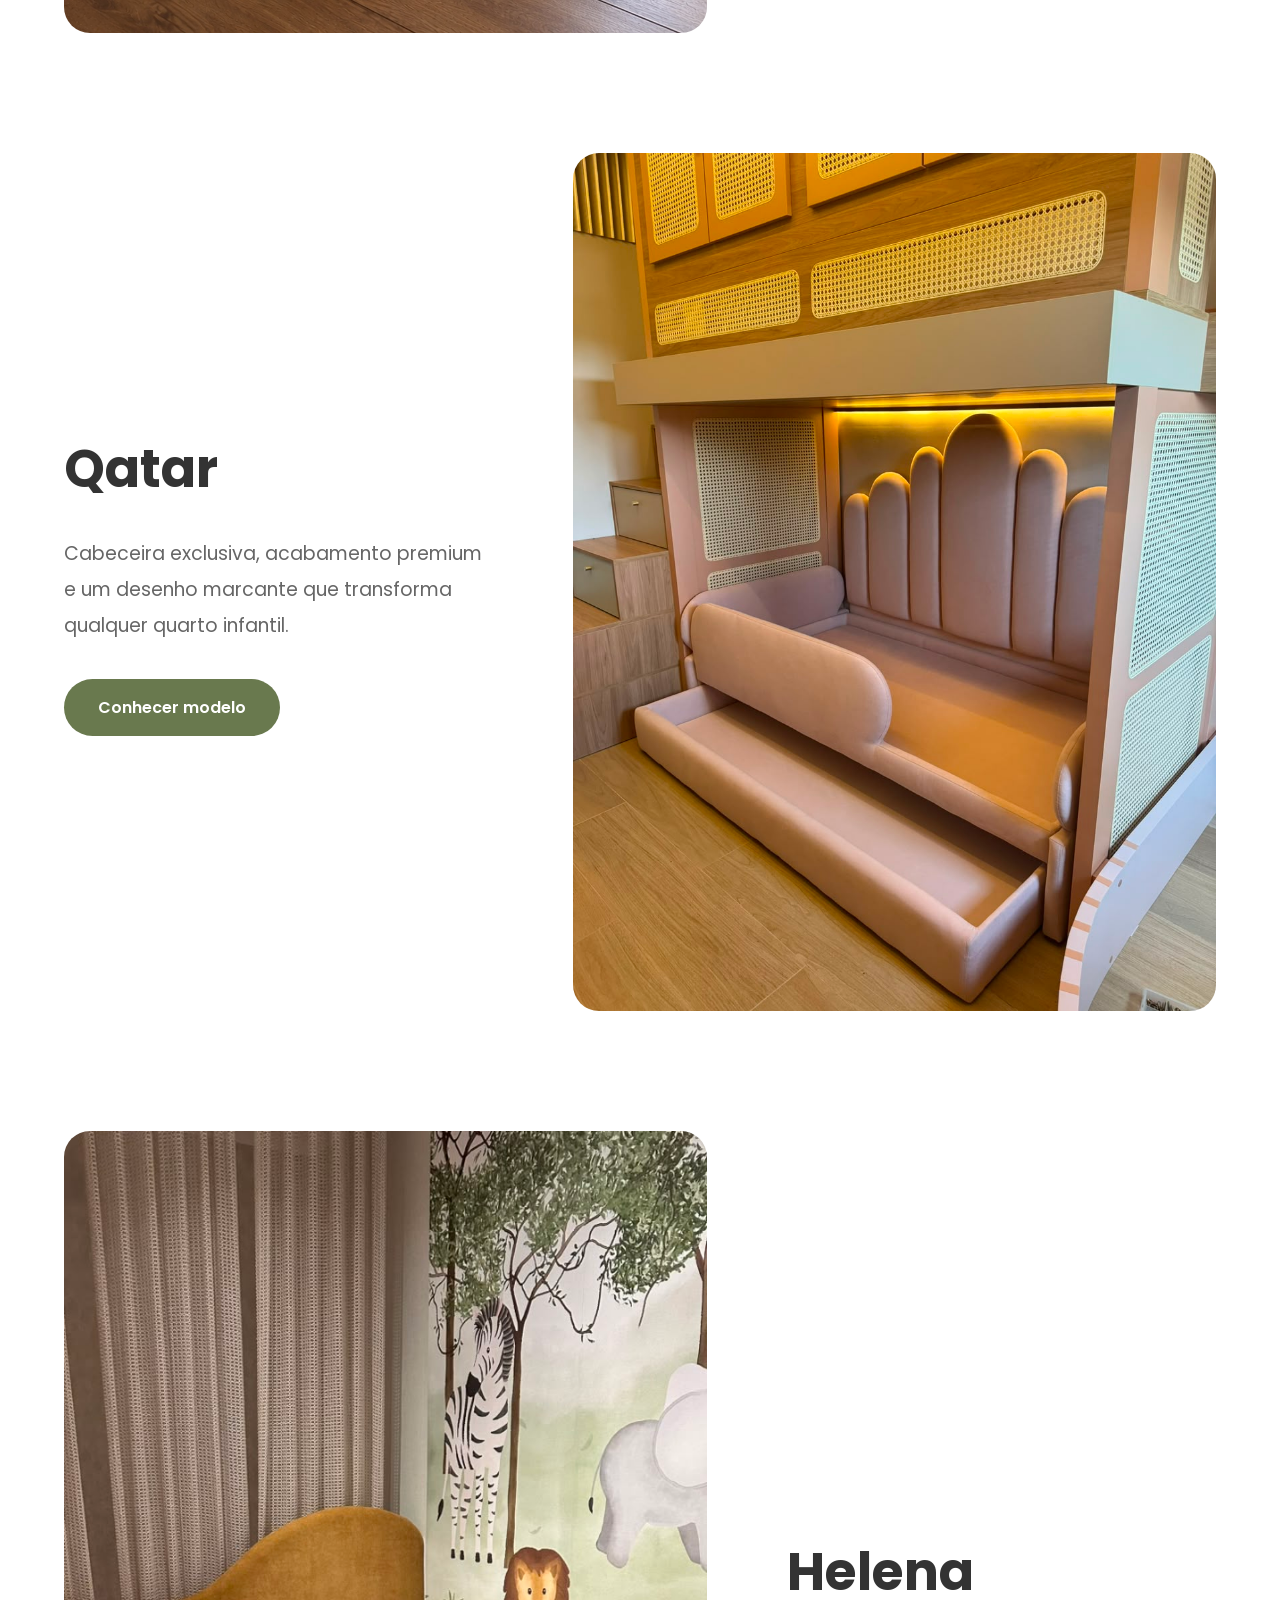
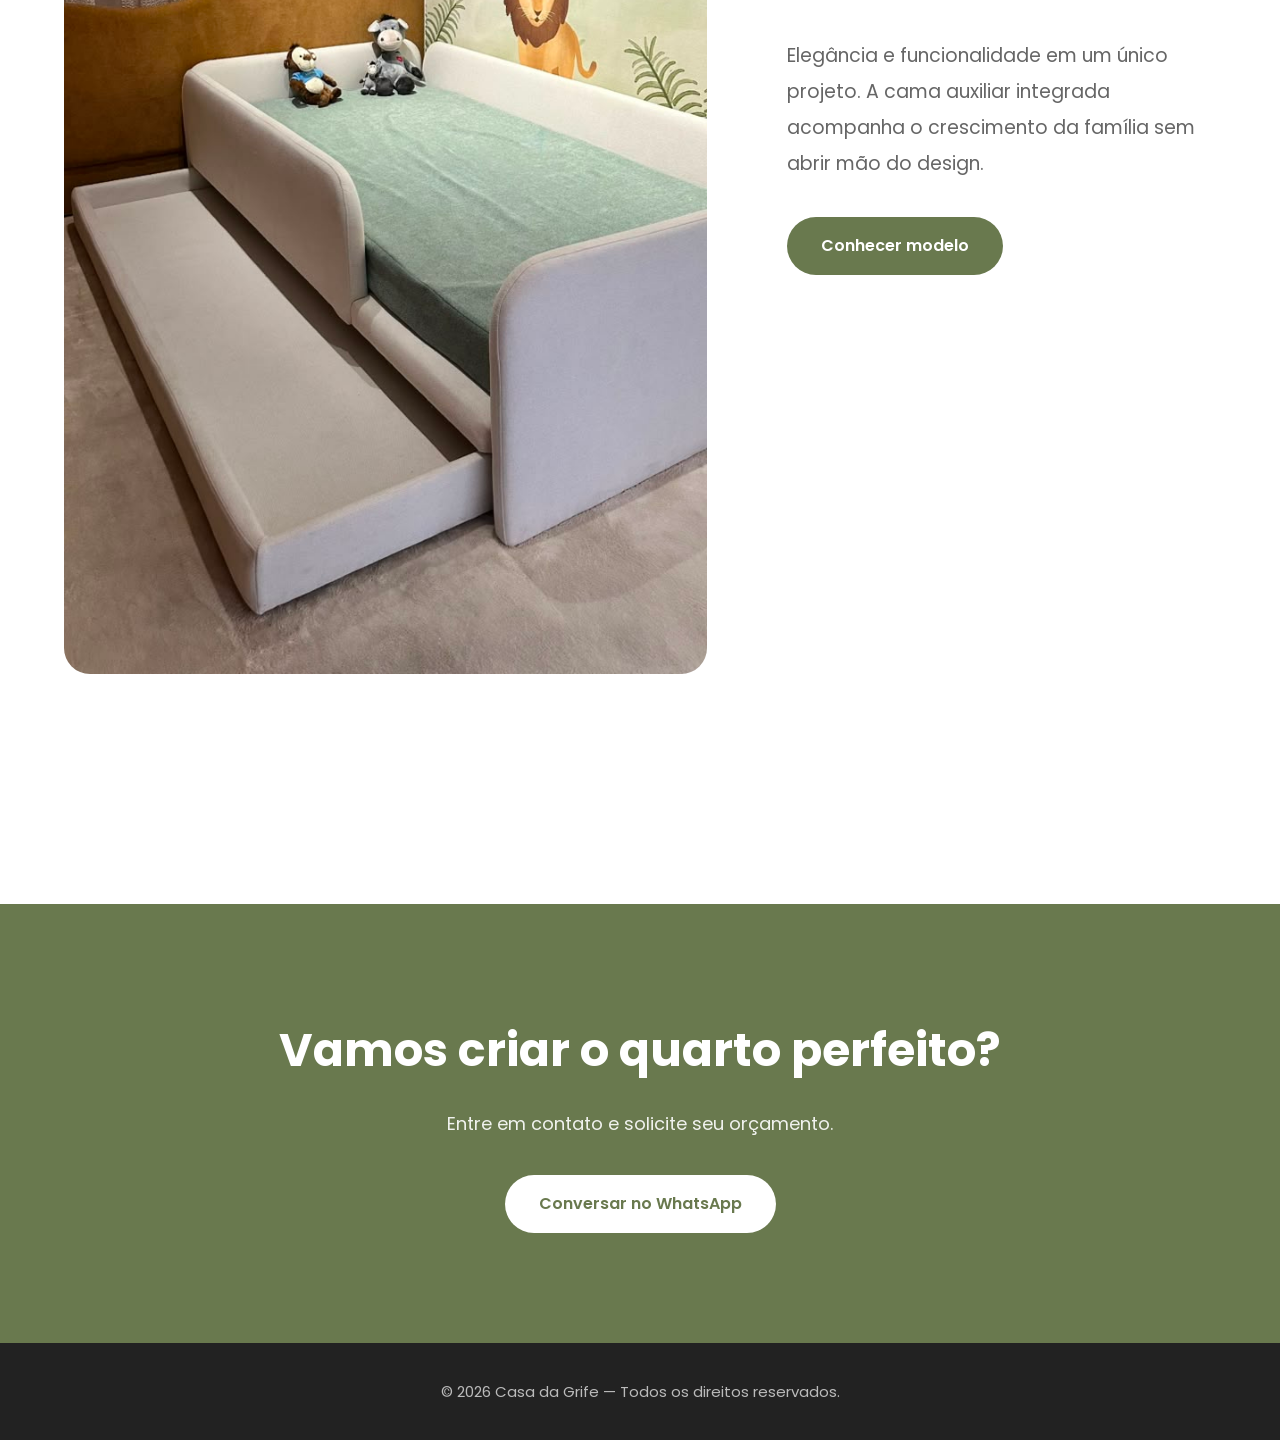
==== commit 9b543fdf: "Update index.html" ====
--- a/index.html
+++ b/index.html
@@ -209,14 +209,37 @@
 <section class="colecao" id="modelos">
 
     <div class="container">
-
         <span class="subtitulo">COLEÇÃO</span>
-
         <h2>Nossos Modelos</h2>
-
-    </div>
-
-    <!-- Beh -->
+    </div>
+
+    <!-- JOCA -->
+
+    <div class="modelo-linha reverse">
+
+        <div class="modelo-foto">
+            <img src="img/modelos/joca.jpg" alt="Cama Joca">
+        </div>
+
+        <div class="modelo-texto">
+
+            <h3>Joca</h3>
+
+            <p>
+                O primeiro modelo da coleção Casa da Grife.
+                Desenvolvido para unir conforto, proteção e um design
+                contemporâneo para quartos infantis.
+            </p>
+
+            <a href="https://wa.me/5511966464826" class="btn">
+                Conhecer modelo
+            </a>
+
+        </div>
+
+    </div>
+
+    <!-- BEH -->
 
     <div class="modelo-linha">
 
@@ -242,22 +265,21 @@
 
     </div>
 
-    <!-- Joca -->
+    <!-- QATAR -->
 
     <div class="modelo-linha reverse">
 
         <div class="modelo-foto">
-            <img src="img/modelos/joca.jpg" alt="Cama Joca">
+            <img src="img/modelos/qatar.jpg" alt="Cama Qatar">
         </div>
 
         <div class="modelo-texto">
 
-            <h3>Joca</h3>
-
-            <p>
-                O primeiro modelo da coleção Casa da Grife.
-                Desenvolvido para unir conforto, proteção e um design
-                contemporâneo para quartos infantis.
+            <h3>Qatar</h3>
+
+            <p>
+                Cabeceira exclusiva, acabamento premium e um desenho
+                marcante que transforma qualquer quarto infantil.
             </p>
 
             <a href="https://wa.me/5511966464826" class="btn">
@@ -268,7 +290,7 @@
 
     </div>
 
-    <!-- Helena -->
+    <!-- HELENA -->
 
     <div class="modelo-linha">
 
@@ -294,31 +316,6 @@
 
     </div>
 
-    <!-- Qatar -->
-
-    <div class="modelo-linha reverse">
-
-        <div class="modelo-foto">
-            <img src="img/modelos/qatar.jpg" alt="Cama Qatar">
-        </div>
-
-        <div class="modelo-texto">
-
-            <h3>Qatar</h3>
-
-            <p>
-                Cabeceira exclusiva, acabamento premium e um desenho
-                marcante que transforma qualquer quarto infantil.
-            </p>
-
-            <a href="https://wa.me/5511966464826" class="btn">
-                Conhecer modelo
-            </a>
-
-        </div>
-
-    </div>
-
 </section>
 
 
--- a/style.css
+++ b/style.css
@@ -548,3 +548,117 @@
     }
 
 }
+
+/* =======================================================
+   COLEÇÃO
+=======================================================*/
+
+.colecao{
+
+    background:#fff;
+
+}
+
+.modelo-linha{
+
+    width:min(1280px,90%);
+
+    margin:120px auto;
+
+    display:grid;
+
+    grid-template-columns:1.2fr .8fr;
+
+    gap:80px;
+
+    align-items:center;
+
+}
+
+.modelo-linha.reverse{
+
+    grid-template-columns:.8fr 1.2fr;
+
+}
+
+.modelo-linha.reverse .modelo-foto{
+
+    order:2;
+
+}
+
+.modelo-linha.reverse .modelo-texto{
+
+    order:1;
+
+}
+
+.modelo-foto{
+
+    overflow:hidden;
+
+    border-radius:26px;
+
+}
+
+.modelo-foto img{
+
+    width:100%;
+
+    display:block;
+
+    transition:.5s;
+
+}
+
+.modelo-foto:hover img{
+
+    transform:scale(1.04);
+
+}
+
+.modelo-texto h3{
+
+    font-size:52px;
+
+    margin-bottom:25px;
+
+}
+
+.modelo-texto p{
+
+    font-size:19px;
+
+    color:#666;
+
+    line-height:1.9;
+
+    margin-bottom:35px;
+
+}
+
+@media(max-width:900px){
+
+.modelo-linha,
+.modelo-linha.reverse{
+
+grid-template-columns:1fr;
+
+gap:35px;
+
+}
+
+.modelo-linha.reverse .modelo-foto,
+.modelo-linha.reverse .modelo-texto{
+
+order:initial;
+
+}
+
+.modelo-texto h3{
+
+font-size:38px;
+
+}
+
+}
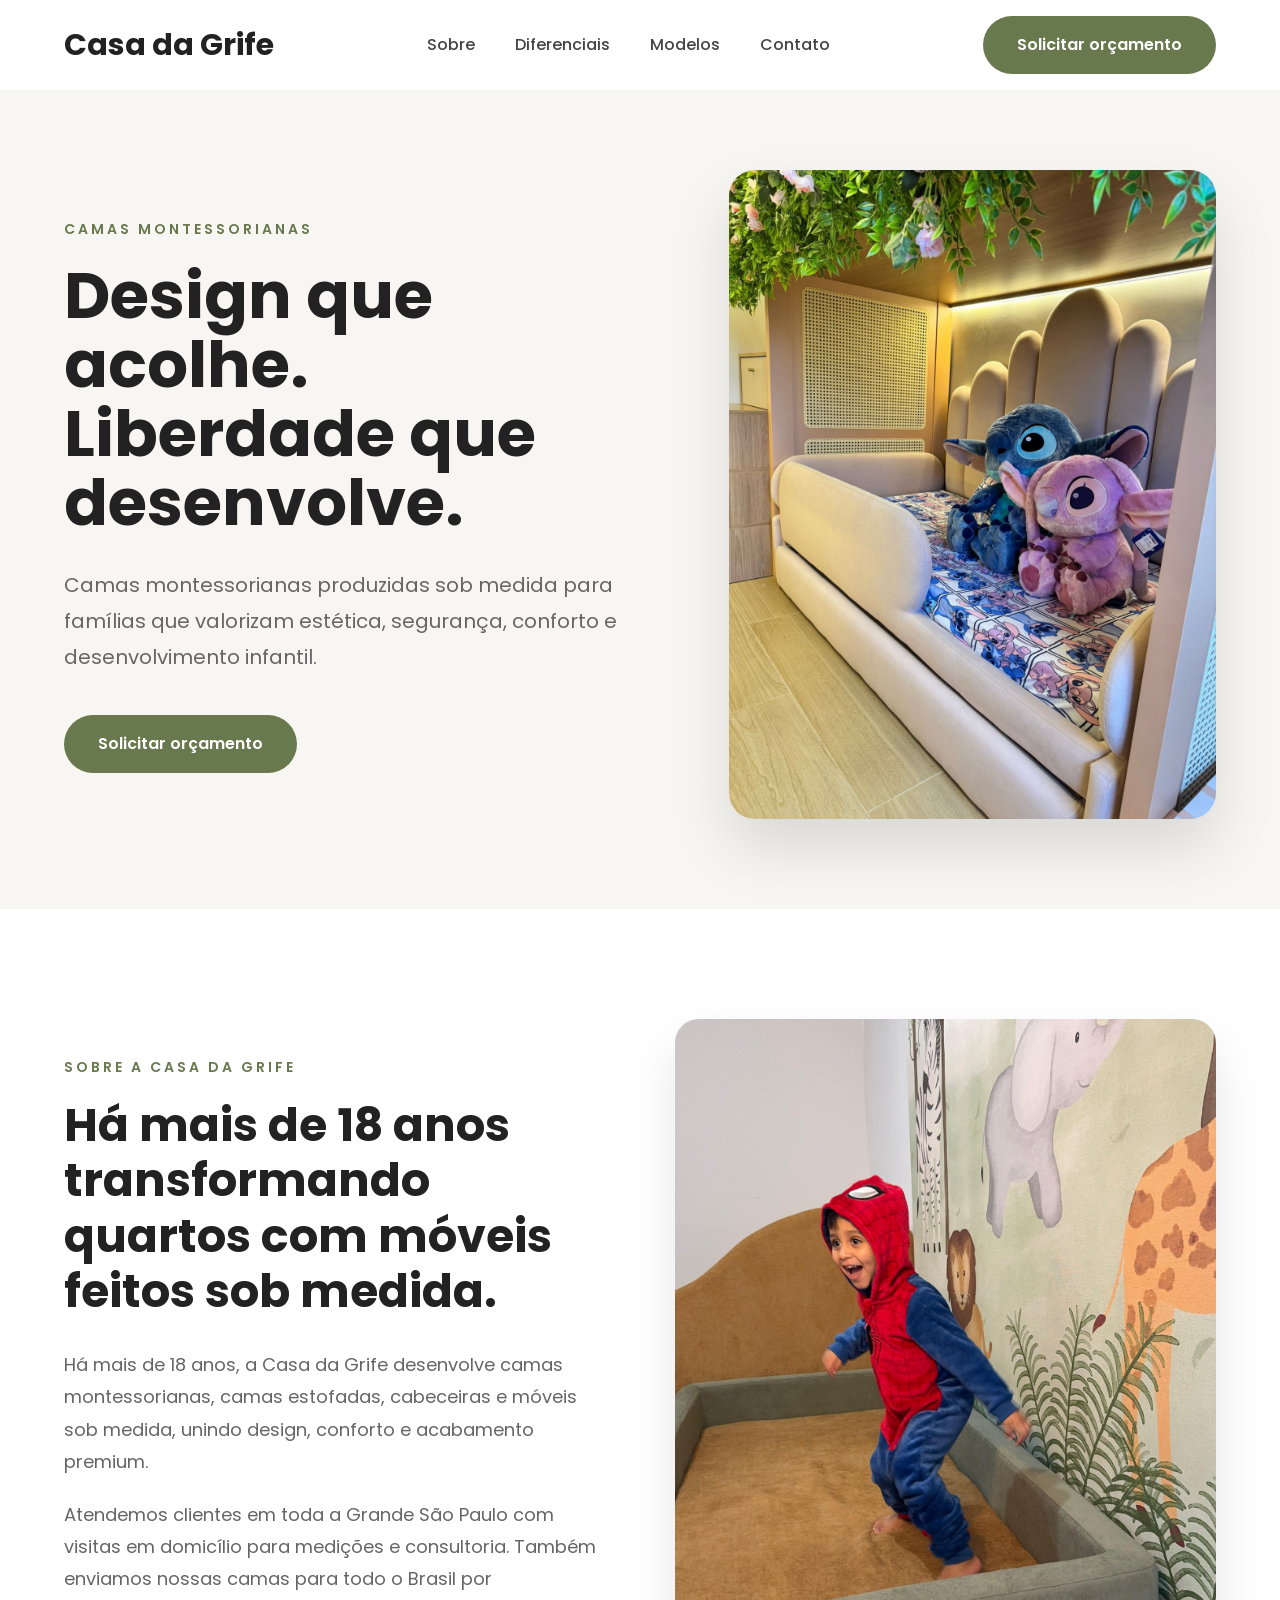
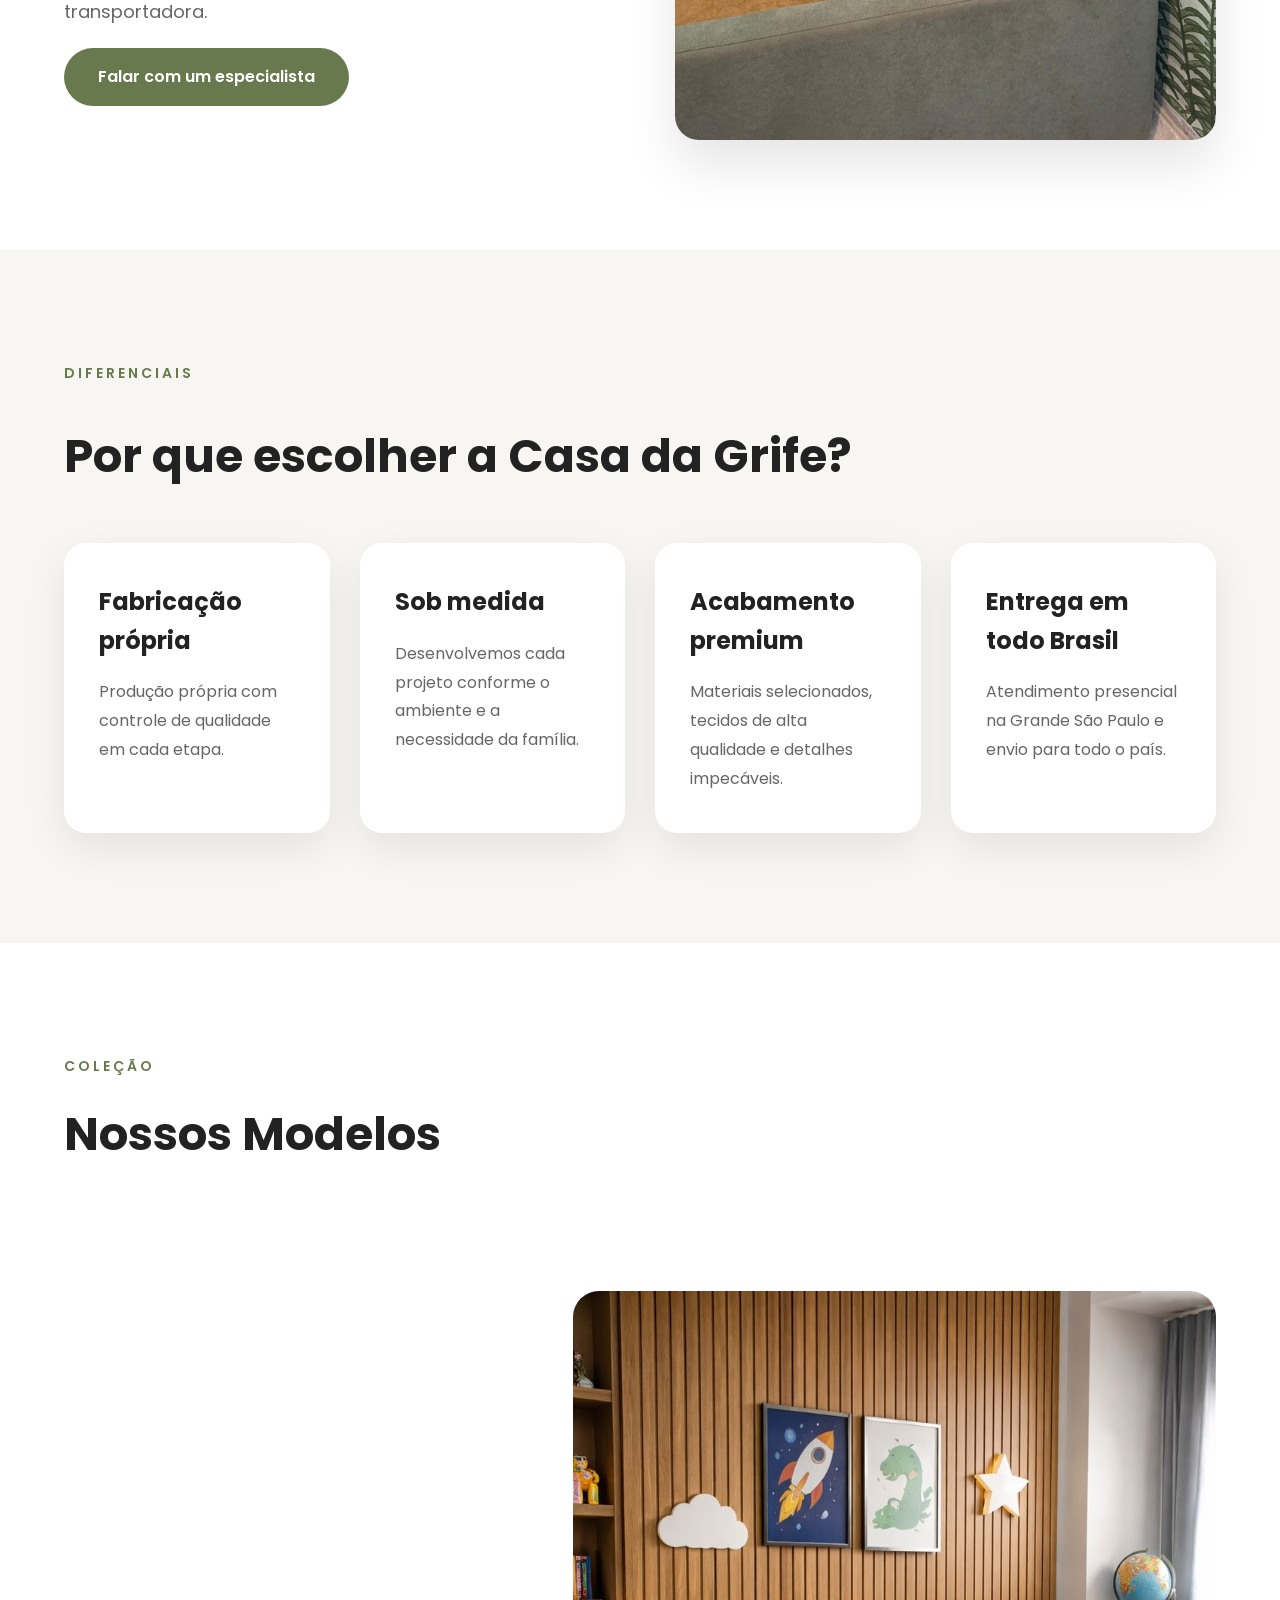
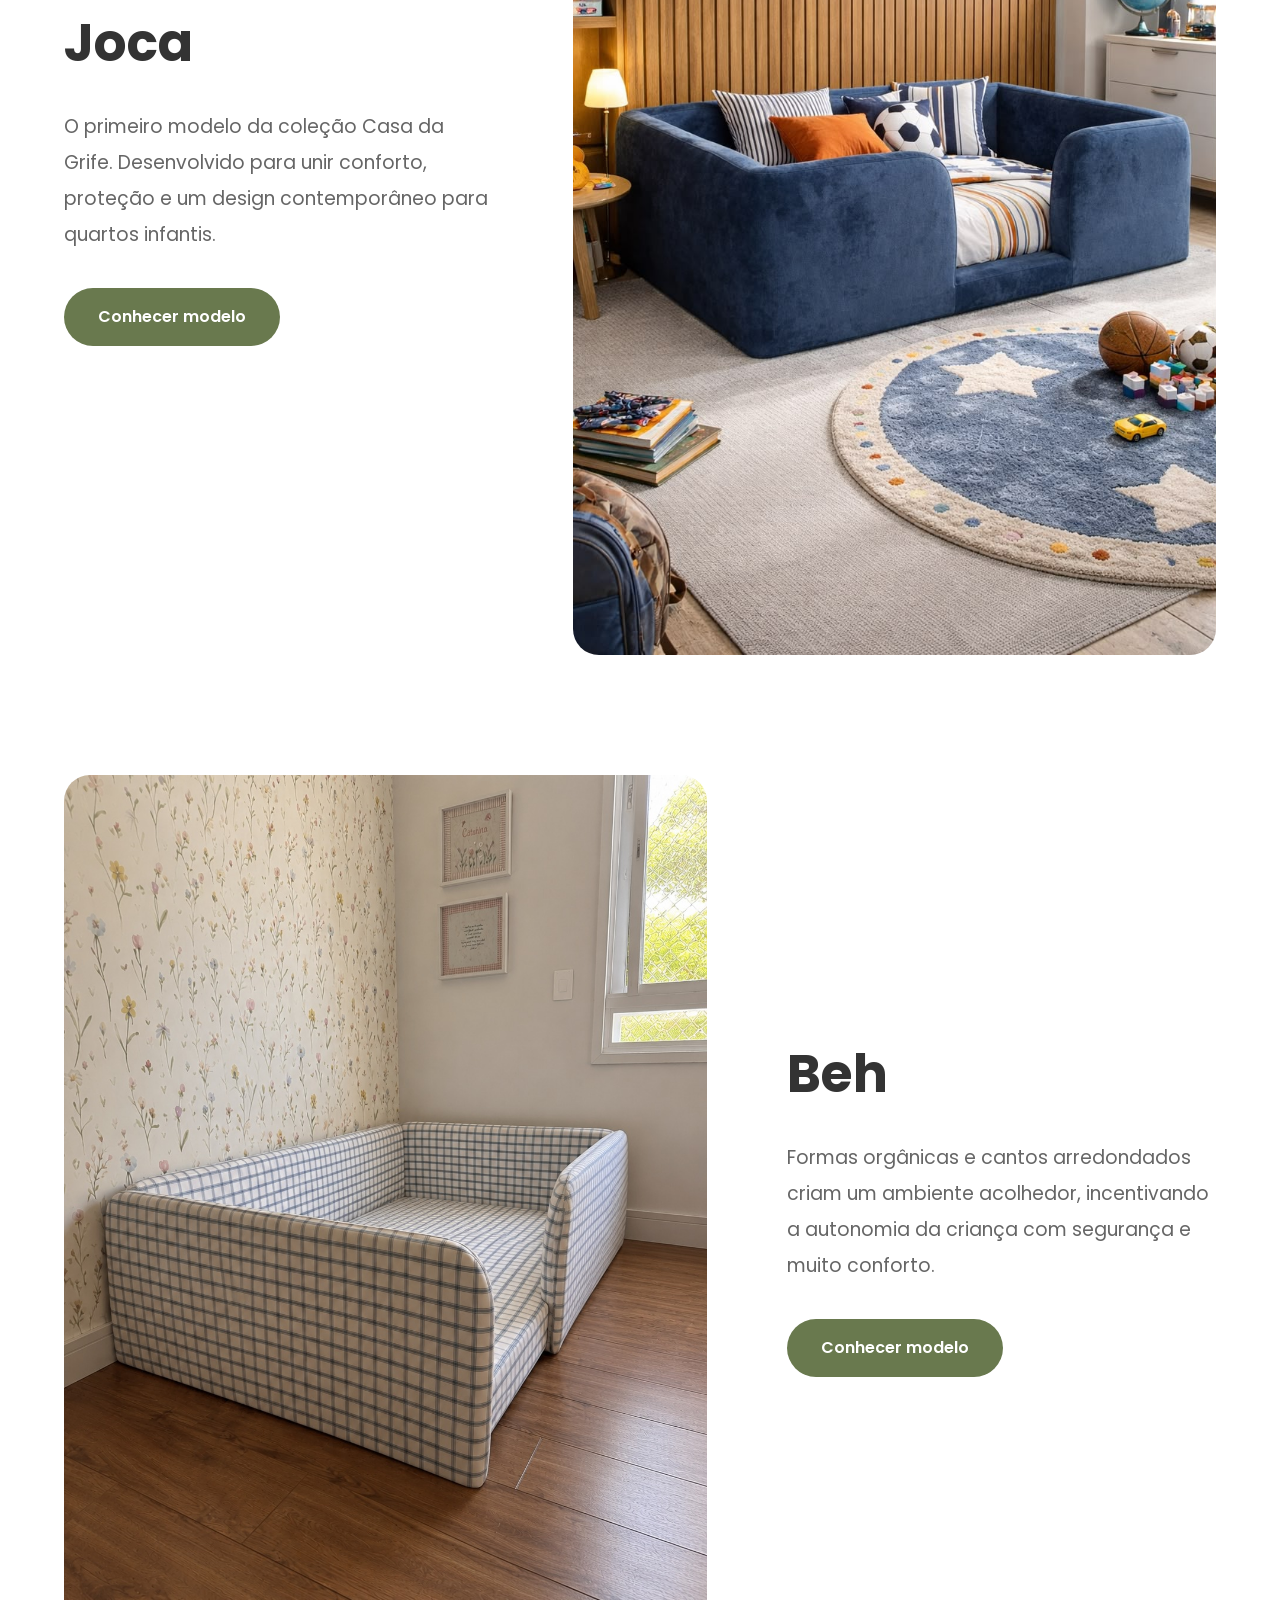
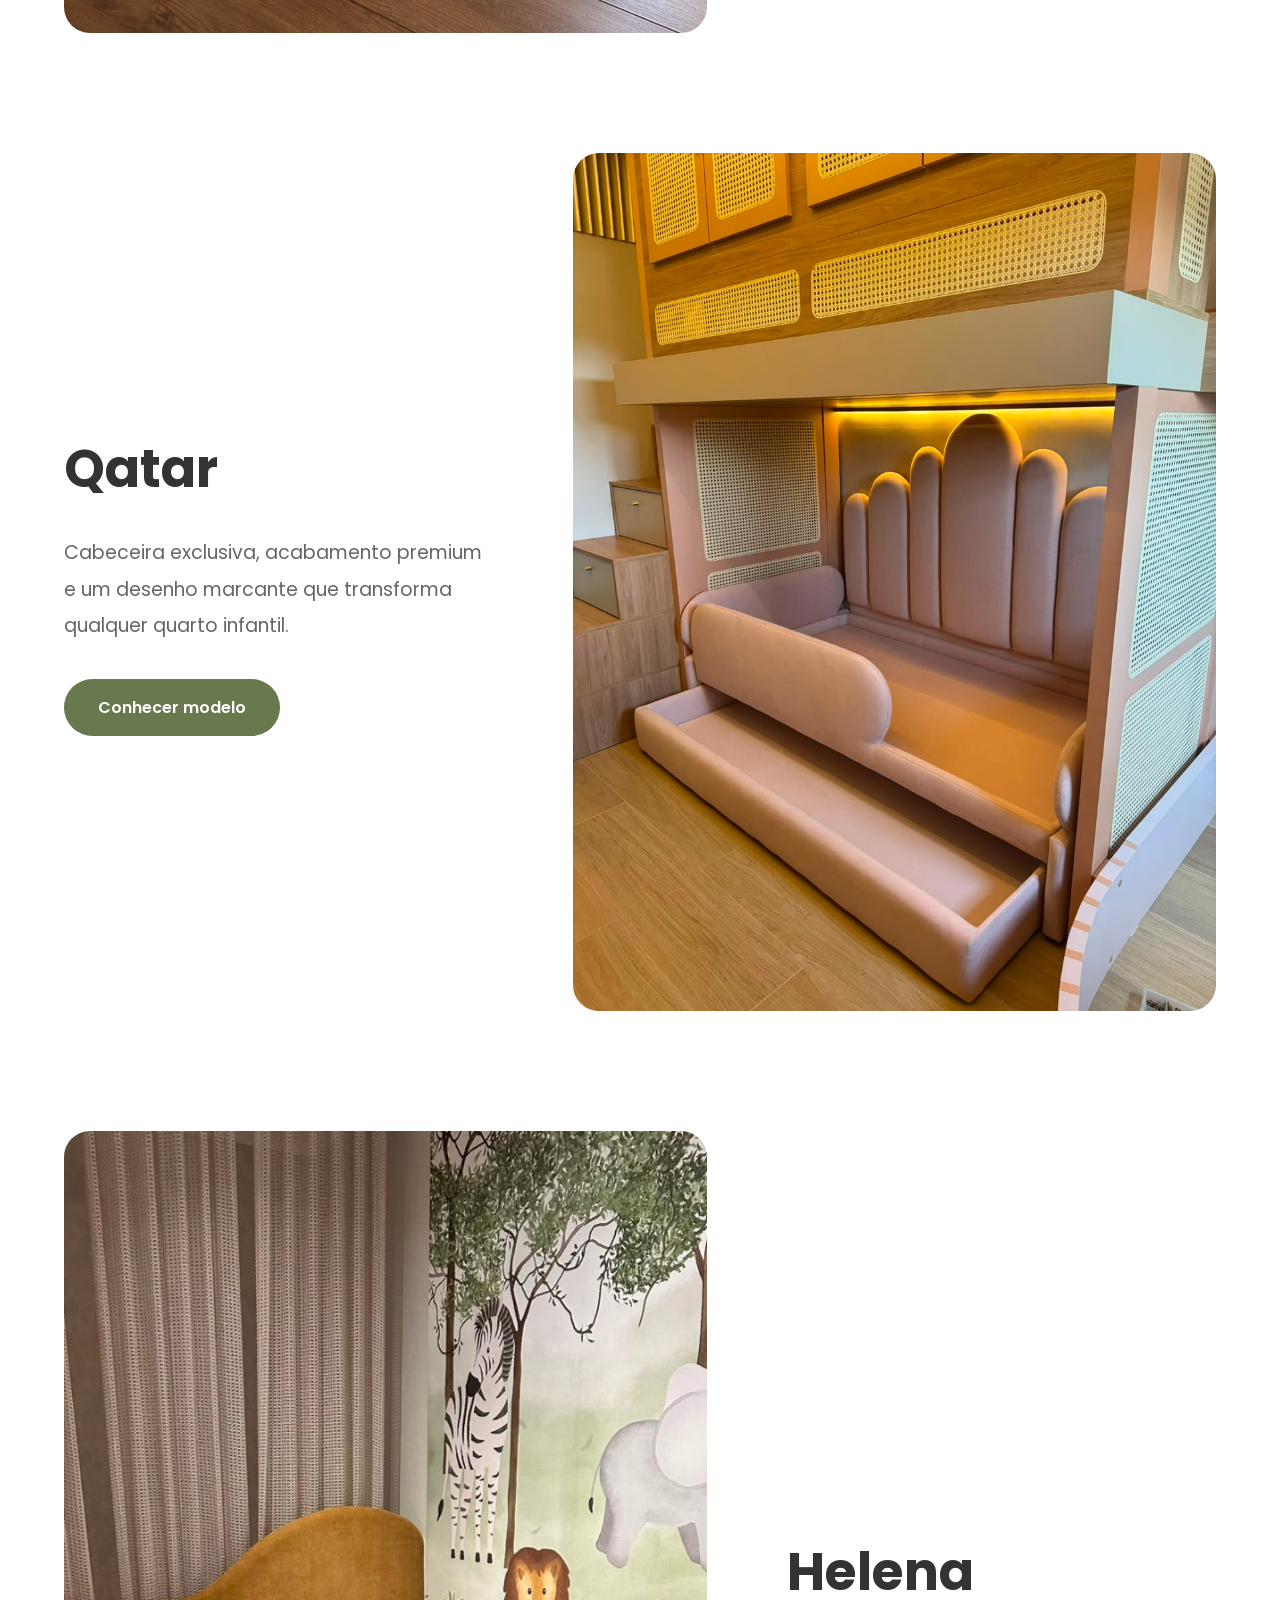
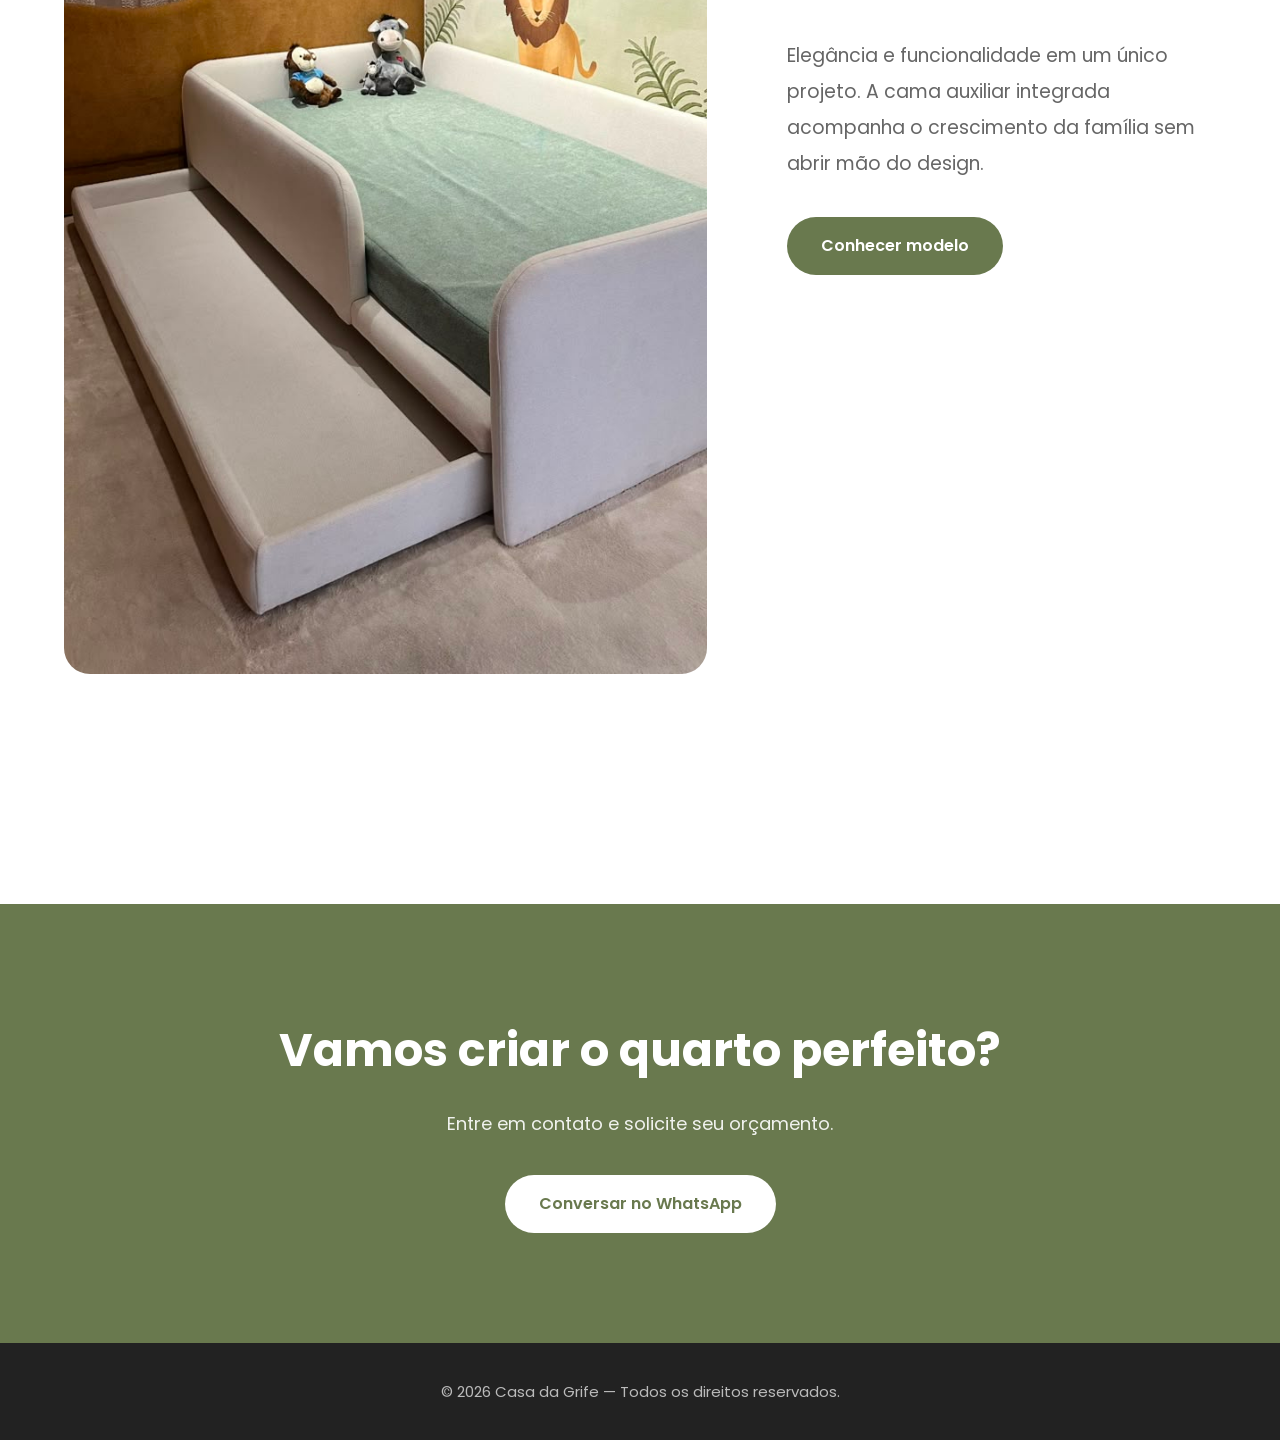
==== commit 801281c3: "Update index.html" ====
--- a/index.html
+++ b/index.html
@@ -125,7 +125,7 @@
         <div class="sobre-img">
 
             <img
-                src="img/hero/hero.jpg"
+                src="img/sobre/showroom.jpg"
                 alt="Ambiente Casa da Grife">
 
         </div>
